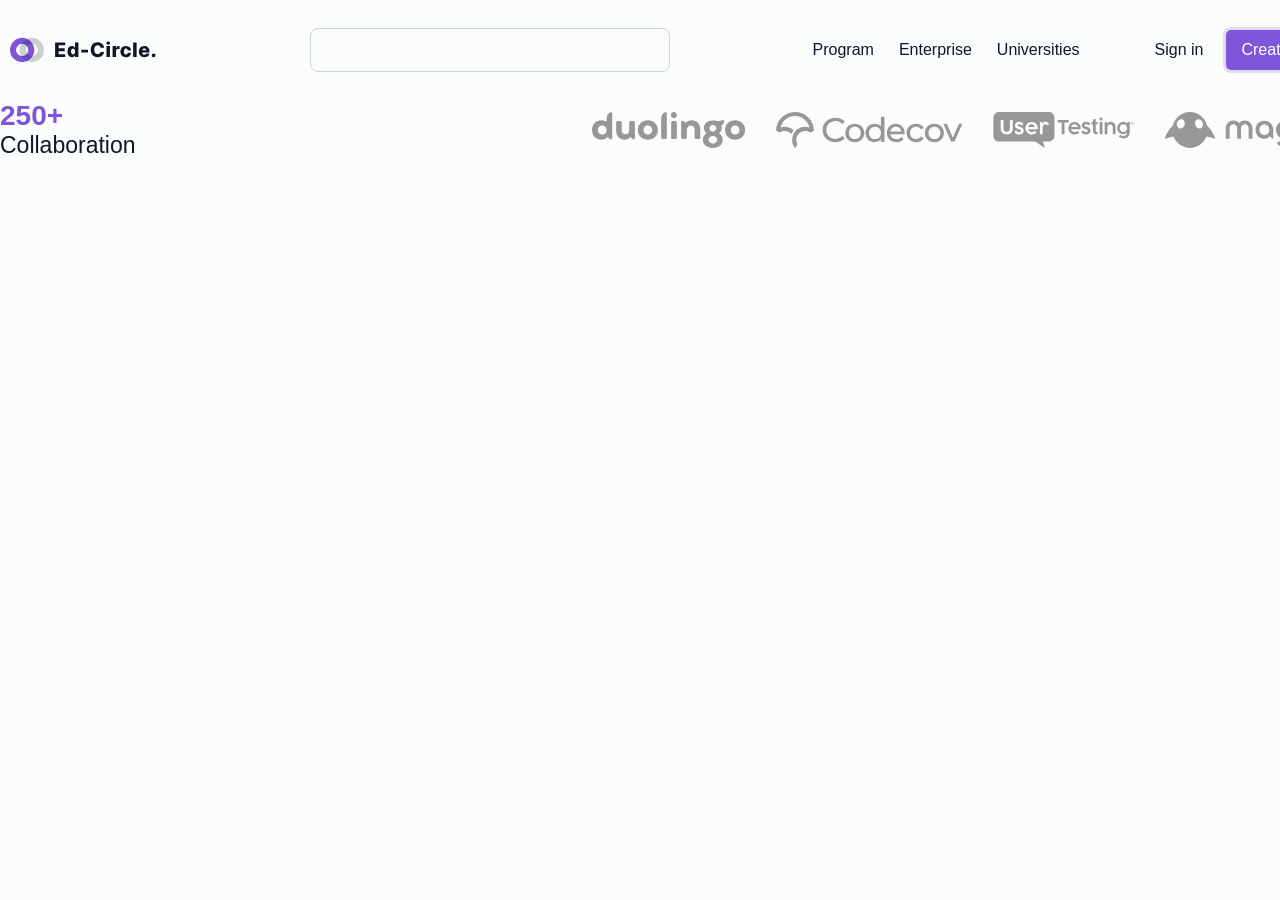
==== index.html @ 4c7f145f "fix" ====
<!DOCTYPE html>
<html lang="en">
  <head>
    <meta charset="UTF-8" />
    <meta http-equiv="X-UA-Compatible" content="IE=edge" />
    <meta name="viewport" content="width=device-width, initial-scale=1.0" />
    <title>Document</title>
    <link rel="stylesheet" href="./styles/main.css" />
    <link rel="stylesheet" href="./styles/header.css" />
  </head>
  <body>
    <div class="container">
      <header>
        <img src="./assets/logo.svg" alt="logo" />
        <div class="search"></div>
        <nav>
          <span class="general-links">
            <a href="#">Program</a>
            <a href="#">Enterprise</a>
            <a href="#">Universities</a>
          </span>
          <a href="#" class="sign-in-link">Sign in</a>
          <span class="highlighted">
            <a href="#">Create free account</a>
          </span>
        </nav>
      </header>

      <div class="collaborators">
        <div class="info">
          <b>250+</b>
          <span class="text">Collaboration</span>
        </div>
        <div class="company-icons">
          <img src="/assets/duolingo.svg" alt="duolingo" />
          <img src="/assets/codecov.svg" alt="codecov" />
          <img src="/assets/user-testing.svg" alt="user-testing" />
          <img src="/assets/magic-leap.svg" alt="magic-leap" />
        </div>
      </div>
    </div>
  </body>
</html>
---- styles/main.css ----
* {
  box-sizing: border-box;
}

body {
  padding: 0;
  margin: 0;
  font-family: Arial, Helvetica, sans-serif;
  background-color: rgba(36, 187, 140, 0.02);
}

a {
  text-decoration: none;
}

.container {
  margin: 0 auto;
  width: 1400px;
  display: flex;
  flex-direction: column;
}
---- styles/header.css ----
.search {
  border: 1px solid #d0d5dd;
  border-radius: 8px;
  width: 360px;
  height: 44px;
  margin: 0 40px;
}

header a {
  color: #101828;
  font-size: 16px;
  line-height: 24px;
}

header .highlighted {
  display: flex;
  width: fit-content;
  border: 3px solid rgba(127, 86, 217, 0.2);
  border-radius: 8px;
  overflow: hidden;
}

header .highlighted a {
  background-color: #7f56d9;
  color: #fff;
  padding: 8px 15px;
}

header .general-links {
  margin-right: 75px;
}

header .general-links a {
  margin-right: 25px;
}

header .general-links a:last-child {
  margin-right: 0;
}

header a.sign-in-link {
  margin-right: 20px;
}

header,
header .general-links,
header nav,
.collaborators,
.collaborators .company-icons {
  display: flex;
  flex-direction: row;
  align-items: center;
}

header {
  justify-content: space-between;
  height: 100px;
}

.info {
  display: flex;
  flex-direction: column;
}

.info b {
  color:#7F56D9;
  font-size: 28px;
}

.info span {
  color:#101828;
  font-size: 23px;
}

.collaborators {
  display: flex;
  justify-content: space-between;
}

.collaborators .company-icons img {
  margin-left: 30px;
}
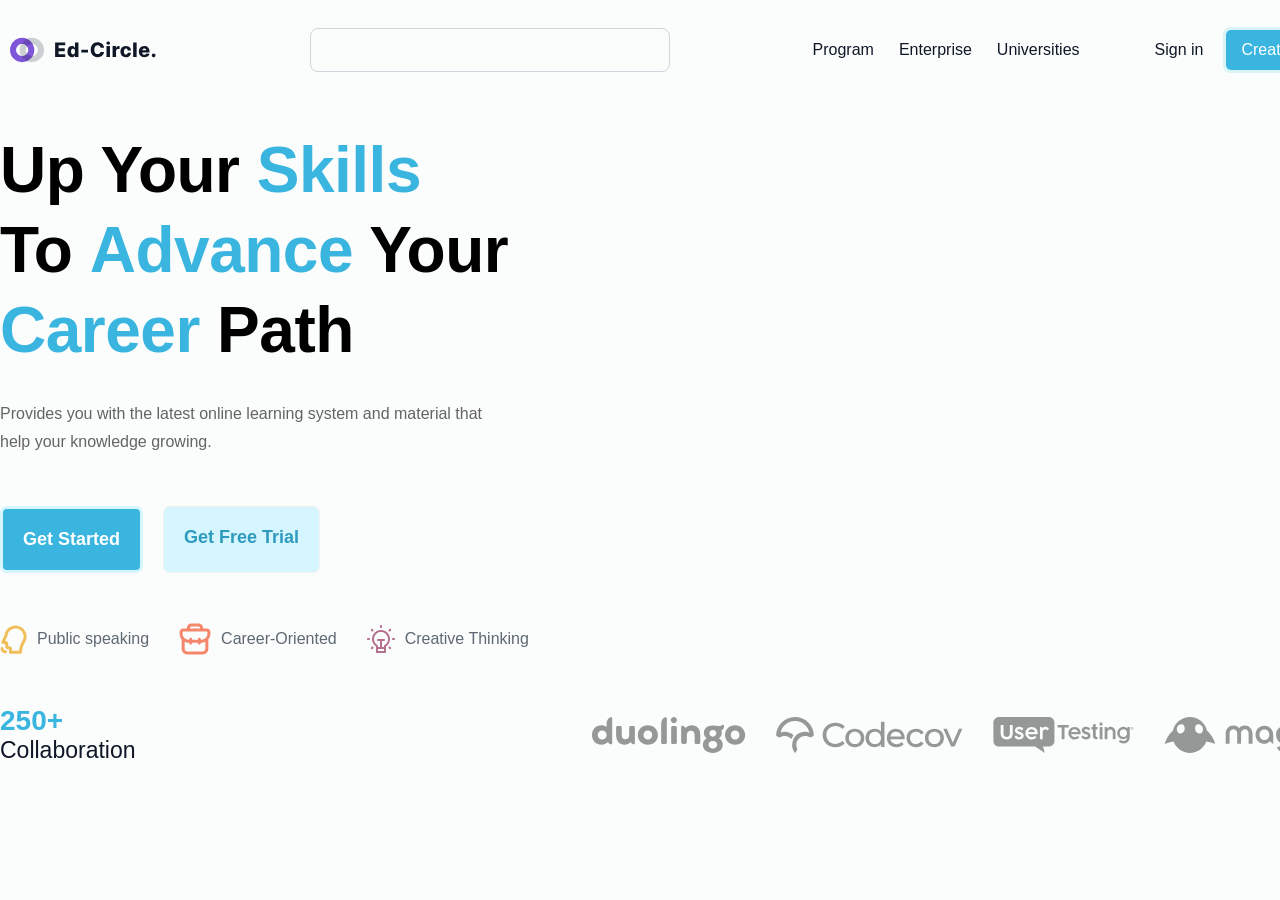
==== commit 221d0cf8: "7" ====
--- a/index.html
+++ b/index.html
@@ -7,6 +7,7 @@
     <title>Document</title>
     <link rel="stylesheet" href="./styles/main.css" />
     <link rel="stylesheet" href="./styles/header.css" />
+    <link rel="stylesheet" href="./styles/body.css">
   </head>
   <body>
     <div class="container">
@@ -26,6 +27,32 @@
         </nav>
       </header>
 
+      <div class="title">
+        Up Your <b>Skills</b> To <b>Advance</b> Your <b>Career</b> Path
+      </div>
+      <div class="description">
+        Provides you with the latest online learning system and material that help your knowledge growing.
+      </div>
+      <div class="buttons">
+        <span class="Get-Started">Get Started</span>
+        <span class="Free-Trial">Get Free Trial</span>
+      </div>
+
+      <div class="icons">
+        <div>
+          <img src="/assets/icon-head.svg">
+          <span>Public speaking</span>
+        </div>
+        <div>
+          <img src="/assets/icon-bag.svg">
+          <span>Career-Oriented</span>
+        </div>
+        <div>
+          <img src="/assets/icon-light.svg">
+          <span>Creative Thinking</span>
+        </div>
+      </div>
+
       <div class="collaborators">
         <div class="info">
           <b>250+</b>
--- a/styles/header.css
+++ b/styles/header.css
@@ -15,13 +15,13 @@
 header .highlighted {
   display: flex;
   width: fit-content;
-  border: 3px solid rgba(127, 86, 217, 0.2);
+  border: 3px solid rgba(86, 206, 217, 0.2);
   border-radius: 8px;
   overflow: hidden;
 }
 
 header .highlighted a {
-  background-color: #7f56d9;
+  background-color: #39B5E0;
   color: #fff;
   padding: 8px 15px;
 }
@@ -55,28 +55,4 @@
 header {
   justify-content: space-between;
   height: 100px;
-}
-
-.info {
-  display: flex;
-  flex-direction: column;
-}
-
-.info b {
-  color:#7F56D9;
-  font-size: 28px;
-}
-
-.info span {
-  color:#101828;
-  font-size: 23px;
-}
-
-.collaborators {
-  display: flex;
-  justify-content: space-between;
-}
-
-.collaborators .company-icons img {
-  margin-left: 30px;
 }
--- a/styles/body.css
+++ b/styles/body.css
@@ -0,0 +1,91 @@
+
+.title {
+    margin-top: 30px;
+    width: 510px;
+    font-size: 64px;
+    font-weight: 600;
+    letter-spacing: -0.5px;
+    line-height: 80px;
+}
+
+.title b {
+    color: #39B5E0;
+}
+
+.description {
+    width: 490px;
+    color: #646464;
+    font-size: 16px;
+    line-height: 28px;
+    margin-top: 30px;
+}
+
+.buttons {
+    display: flex;
+    flex-direction: row;
+    margin: 50px 0px;
+}
+
+.Get-Started, 
+.Free-Trial {
+    padding: 20px;
+    border-radius: 7px;
+    font-size: 18px;
+    font-weight: 550;
+}
+
+.Get-Started {
+    background-color: #39B5E0;
+    color: #ffffff;
+    border: 3px solid #d5f5ff;
+}
+
+.Free-Trial {
+    margin-left: 20px;
+    background-color: #d5f5ff;
+    color: #2e9abe;
+    border: 1px solid #f1f1f1;
+}
+
+.icons {
+  display: flex;
+  flex-direction: row;
+  align-items: center;
+}
+
+.icons div {
+  display: flex;
+  align-items: center;
+  margin-right: 30px;
+  color: #1d2939b3;
+  font-size: 16px;
+}
+
+.icons div img {
+  margin-right: 10px;
+}
+
+.info {
+  display: flex;
+  flex-direction: column;
+}
+
+.info b {
+  color:#39B5E0;
+  font-size: 28px;
+}
+
+.info span {
+  color:#101828;
+  font-size: 23px;
+}
+
+.collaborators {
+  display: flex;
+  justify-content: space-between;
+  margin-top: 50px;
+}
+
+.collaborators .company-icons img {
+  margin-left: 30px;
+}
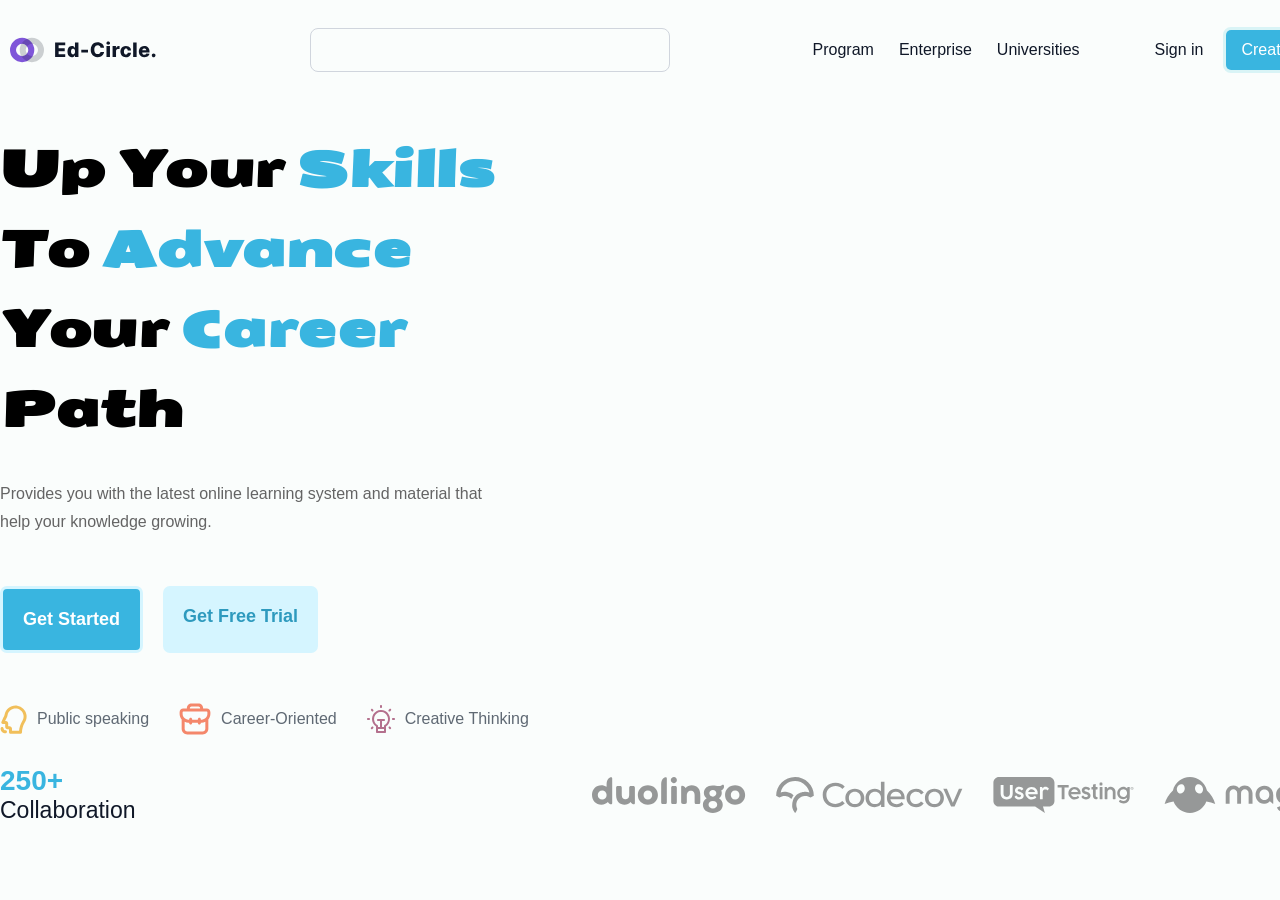
==== commit 6fd4cdce: "task-7" ====
--- a/index.html
+++ b/index.html
@@ -40,15 +40,15 @@
 
       <div class="icons">
         <div>
-          <img src="/assets/icon-head.svg">
+          <img src="/assets/icon-head.svg" alt="head">
           <span>Public speaking</span>
         </div>
         <div>
-          <img src="/assets/icon-bag.svg">
+          <img src="/assets/icon-bag.svg" alt="bag">
           <span>Career-Oriented</span>
         </div>
         <div>
-          <img src="/assets/icon-light.svg">
+          <img src="/assets/icon-light.svg" alt="light">
           <span>Creative Thinking</span>
         </div>
       </div>
--- a/styles/body.css
+++ b/styles/body.css
@@ -1,8 +1,10 @@
+@import url(https://fonts.googleapis.com/css2?family=Seymour+One&display=swap);
 
 .title {
     margin-top: 30px;
-    width: 510px;
-    font-size: 64px;
+    width: 590px;
+    font-family: "Seymour One", sans-serif;
+    font-size: 50px;
     font-weight: 600;
     letter-spacing: -0.5px;
     line-height: 80px;
@@ -44,7 +46,6 @@
     margin-left: 20px;
     background-color: #d5f5ff;
     color: #2e9abe;
-    border: 1px solid #f1f1f1;
 }
 
 .icons {
@@ -83,7 +84,7 @@
 .collaborators {
   display: flex;
   justify-content: space-between;
-  margin-top: 50px;
+  margin-top: 30px;
 }
 
 .collaborators .company-icons img {
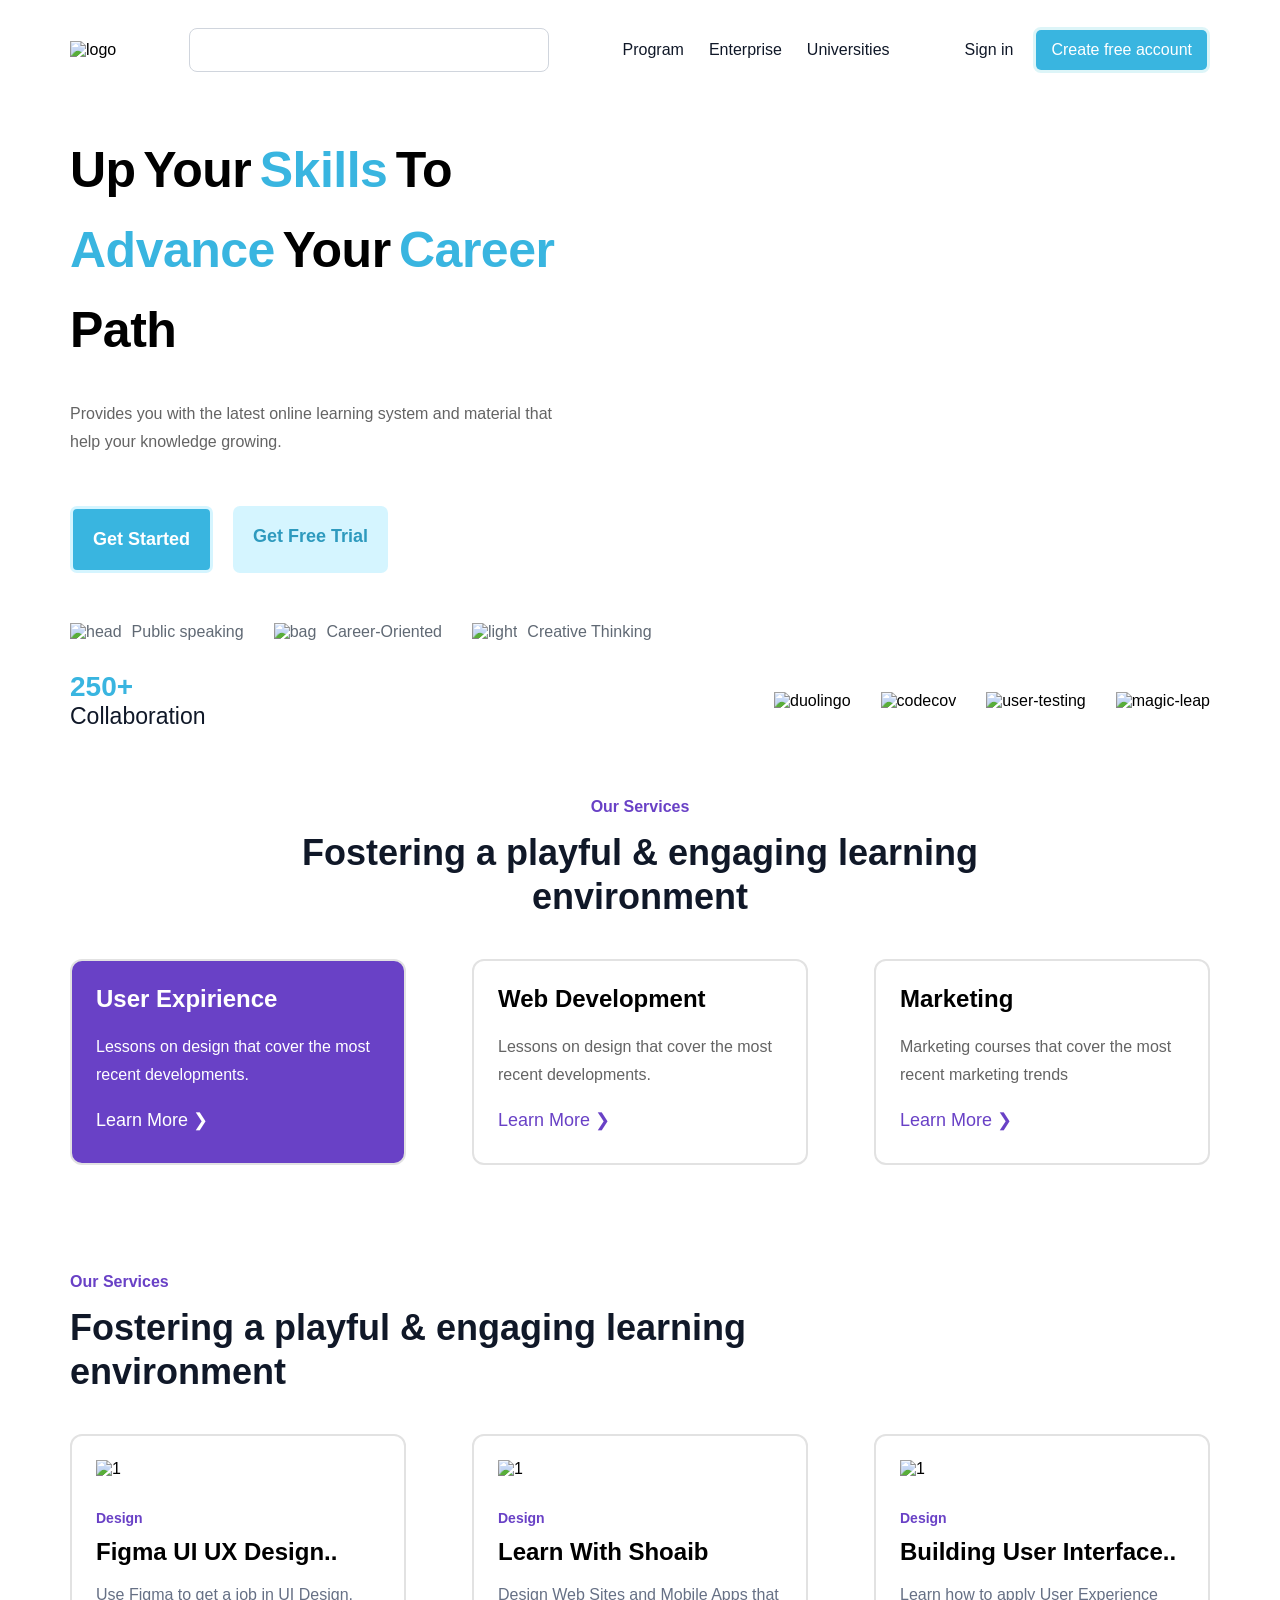
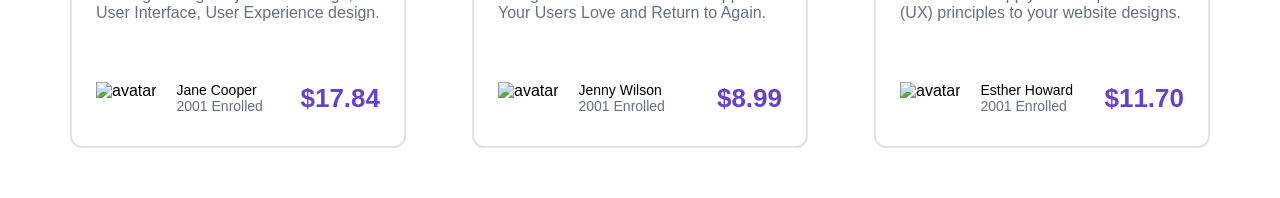
==== commit e455e59c: "commit-2" ====
--- a/index.html
+++ b/index.html
@@ -7,26 +7,28 @@
     <title>Document</title>
     <link rel="stylesheet" href="./styles/main.css" />
     <link rel="stylesheet" href="./styles/header.css" />
-    <link rel="stylesheet" href="./styles/body.css">
+    <link rel="stylesheet" href="./styles/section.css">
   </head>
   <body>
-    <div class="container">
-      <header>
-        <img src="./assets/logo.svg" alt="logo" />
-        <div class="search"></div>
-        <nav>
-          <span class="general-links">
-            <a href="#">Program</a>
-            <a href="#">Enterprise</a>
-            <a href="#">Universities</a>
-          </span>
-          <a href="#" class="sign-in-link">Sign in</a>
-          <span class="highlighted">
-            <a href="#">Create free account</a>
-          </span>
-        </nav>
-      </header>
 
+    <header>
+      <img src="/assets/header/logo.svg" alt="logo" />
+      <div class="search"></div>
+      <nav>
+        <span class="general-links">
+          <a href="#">Program</a>
+          <a href="#">Enterprise</a>
+          <a href="#">Universities</a>
+        </span>
+        <a href="#" class="sign-in-link">Sign in</a>
+        <span class="highlighted">
+          <a href="#">Create free account</a>
+        </span>
+      </nav>
+    </header>
+    
+    
+    <div class="header-2">
       <div class="title">
         Up Your <b>Skills</b> To <b>Advance</b> Your <b>Career</b> Path
       </div>
@@ -34,24 +36,26 @@
         Provides you with the latest online learning system and material that help your knowledge growing.
       </div>
       <div class="buttons">
-        <span class="Get-Started">Get Started</span>
-        <span class="Free-Trial">Get Free Trial</span>
+        <a href="#" class="Get-Started">Get Started</a>
+        <a href="#" class="Free-Trial">Get Free Trial</a>
       </div>
+
 
       <div class="icons">
         <div>
-          <img src="/assets/icon-head.svg" alt="head">
+          <img src="/assets/header/icon-head.svg" alt="head">
           <span>Public speaking</span>
         </div>
         <div>
-          <img src="/assets/icon-bag.svg" alt="bag">
+          <img src="/assets/header/icon-bag.svg" alt="bag">
           <span>Career-Oriented</span>
         </div>
         <div>
-          <img src="/assets/icon-light.svg" alt="light">
+          <img src="/assets/header/icon-light.svg" alt="light">
           <span>Creative Thinking</span>
         </div>
       </div>
+
 
       <div class="collaborators">
         <div class="info">
@@ -59,12 +63,105 @@
           <span class="text">Collaboration</span>
         </div>
         <div class="company-icons">
-          <img src="/assets/duolingo.svg" alt="duolingo" />
-          <img src="/assets/codecov.svg" alt="codecov" />
-          <img src="/assets/user-testing.svg" alt="user-testing" />
-          <img src="/assets/magic-leap.svg" alt="magic-leap" />
+          <img src="/assets/header/duolingo.svg" alt="duolingo" />
+          <img src="/assets/header/codecov.svg" alt="codecov" />
+          <img src="/assets/header/user-testing.svg" alt="user-testing" />
+          <img src="/assets/header/magic-leap.svg" alt="magic-leap" />
         </div>
       </div>
     </div>
+
+
+    <div>
+      <section>
+        <div class="section-info">
+          <div class="category">Our Services</div>
+          <h3 class="section-title">Fostering a playful & engaging learning environment</h3>
+        </div>
+        <div class="container">
+          <div class="service">
+            <span class="span-title">User Expirience</span>
+            <span class="more more-1">Lessons on design that cover the most recent developments.</span>
+            <a class="lm lm-1">Learn More ❯</a>
+          </div>
+          <div class="service">
+            <span class="span-title">Web Development</span>
+            <span class="more">Lessons on design that cover the most recent developments.</span>
+            <a class="lm">Learn More ❯</a>
+          </div>
+          <div class="service">
+            <span class="span-title">Marketing</span>
+            <span class="more">Marketing courses that cover the most recent marketing trends</span>
+            <a class="lm">Learn More ❯</a>
+          </div>
+        </div>
+      </section>
+
+
+      <section class="cards-title">
+            <div class="section-info">
+              <div class="category">Our Services</div>
+              <h3 class="section-title">Fostering a playful & engaging learning environment</h3>
+            </div>
+            <div class="container">
+              <div class="card">
+                <img src="assets/section/image-1.svg" alt="1">
+                <div class="main">
+                  <span class="design">Design</span>
+                  <span class="span-title">Figma UI UX Design..</span>
+                  <span class="card-description">Use Figma to get a job in UI Design, User Interface, User Experience design.</span>
+                </div>
+                <div class="second">
+                  <div class="info">
+                    <img src="assets/section/Avatar-1.svg" alt="avatar">
+                    <div class="spans">
+                      <span class="name">Jane Cooper</span>
+                      <span class="year-enrolled">2001 Enrolled</span>
+                    </div>
+                  </div>
+                  <span class="price">$17.84</span>
+                </div>
+              </div>
+              
+              <div class="card">
+                <img src="assets/section/image-2.svg" alt="1">
+                <div class="main">
+                  <span class="design">Design</span>
+                  <span class="span-title">Learn With Shoaib</span>
+                  <span class="card-description">Design Web Sites and Mobile Apps that Your Users Love and Return to Again.</span>
+                </div>
+                <div class="second">
+                  <div class="info">
+                    <img src="assets/section/Avatar-2.svg" alt="avatar">
+                    <div class="spans">
+                      <span class="name">Jenny Wilson</span>
+                      <span class="year-enrolled">2001 Enrolled</span>
+                    </div>
+                  </div>
+                  <span class="price">$8.99</span>
+                </div>
+              </div>
+
+              <div class="card">
+                <img src="assets/section/image-3.svg" alt="1">
+                <div class="main">
+                  <span class="design">Design</span>
+                  <span class="span-title">Building User Interface..</span>
+                  <span class="card-description">Learn how to apply User Experience (UX) principles to your website designs.</span>
+                </div>
+                <div class="second">
+                  <div class="info">
+                    <img src="assets/section/Avatar-3.svg" alt="avatar">
+                    <div class="spans">
+                      <span class="name">Esther Howard</span>
+                      <span class="year-enrolled">2001 Enrolled</span>
+                    </div>
+                  </div>
+                  <span class="price">$11.70</span>
+                </div>
+              </div>
+            </div>
+      </section>
+    </div>
   </body>
 </html>
--- a/styles/main.css
+++ b/styles/main.css
@@ -4,19 +4,19 @@
 }
 
 body {
-  padding: 0;
-  margin: 0;
+  padding: 0 50px 50px 50px;
+  margin: 0 20px;
   font-family: Arial, Helvetica, sans-serif;
-  background-color: rgba(36, 187, 140, 0.02);
 }
 
 a {
   text-decoration: none;
 }
 
-.container {
-  margin: 0 auto;
-  width: 1400px;
-  display: flex;
+.box {
   flex-direction: column;
 }
+
+h1, h2, h3 {
+  margin: 0;
+}
--- a/styles/header.css
+++ b/styles/header.css
@@ -1,3 +1,5 @@
+/* @import url(https://fonts.googleapis.com/css2?family=Seymour+One&display=swap); */
+
 .search {
   border: 1px solid #d0d5dd;
   border-radius: 8px;
@@ -55,4 +57,96 @@
 header {
   justify-content: space-between;
   height: 100px;
+}
+
+.header-2 .title {
+  margin-top: 30px;
+  width: 590px;
+  /* font-family: "Seymour One", sans-serif; */
+  font-size: 50px;
+  font-weight: 800;
+  letter-spacing: -0.5px;
+  word-spacing: -5px;
+  line-height: 80px;
+}
+
+.header-2 .title b {
+  color: #39B5E0;
+}
+
+.header-2 .description {
+  width: 490px;
+  color: #646464;
+  font-size: 16px;
+  line-height: 28px;
+  margin-top: 30px;
+}
+
+.header-2 .buttons {
+  display: flex;
+  flex-direction: row;
+  margin: 50px 0px;
+}
+
+.header-2 .Get-Started, 
+.header-2 .Free-Trial {
+  padding: 20px;
+  border-radius: 7px;
+  font-size: 18px;
+  font-weight: 550;
+}
+
+.header-2 .Get-Started {
+  background-color: #39B5E0;
+  color: #ffffff;
+  border: 3px solid #d5f5ff;
+}
+
+.header-2 .Free-Trial {
+  margin-left: 20px;
+  background-color: #d5f5ff;
+  color: #2e9abe;
+}
+
+.header-2 .icons {
+display: flex;
+flex-direction: row;
+align-items: center;
+}
+
+.header-2 .icons div {
+display: flex;
+align-items: center;
+margin-right: 30px;
+color: #1d2939b3;
+font-size: 16px;
+}
+
+.header-2 .icons div img {
+margin-right: 10px;
+}
+
+.header-2 .info {
+display: flex;
+flex-direction: column;
+}
+
+.header-2 .info b {
+color:#39B5E0;
+font-size: 28px;
+}
+
+.header-2 .info span {
+color:#101828;
+font-size: 23px;
+}
+
+.header-2 .collaborators {
+display: flex;
+justify-content: space-between;
+margin-top: 30px;
+}
+
+.header-2 .collaborators .company-icons img {
+margin-left: 30px;
 }
--- a/styles/section.css
+++ b/styles/section.css
@@ -0,0 +1,143 @@
+section {
+    padding: 65px 0 0 0;
+}
+
+section .section-info {
+    text-align: center;
+    max-width: 768px;
+    margin: 0  auto 40px auto;
+}
+
+section .section-info .category {
+    color: #6941c6;
+    font-weight: 600;
+    font-size: 16px;
+    line-height: 24px;
+    margin: 0 0 12px 0;
+}
+
+section .section-title {
+    color: #101828;
+    font-size: 36px;
+    font-weight: 600;
+    line-height: 44px;
+}
+
+.container {
+    display: flex;
+    flex-direction: row;
+    justify-content: space-between;
+}
+
+.span-title {
+    font-size: 24px;
+    font-weight: 600;
+}
+
+.service {
+    display: flex;
+    flex-direction: column;
+    width: 336px;
+    padding: 24px 24px 32px 24px;
+    border-radius: 12px;
+    border: 2px solid #e2e2e2;
+}
+
+.service:not(:last-child) {
+    margin: 0 50px 0 0;
+}
+
+.service:first-child {
+    background-color: #6941c6;
+    color: #fff;
+}
+
+.service .more {
+    color: #646464;
+    font-size: 16px;
+    padding: 20px 0;
+    font-weight: 400;
+    line-height: 28px;
+}
+
+.service .more-1 {
+    color: #fff;
+}
+
+.lm {
+    font-size: 18px;
+    font-weight: 500;
+    color: #6941c6;
+}
+
+.lm-1{
+    color: #fff;
+}
+
+.cards-title .section-info {
+    display: flex;
+    flex-direction: column;
+    text-align: left;
+    justify-content: left;
+    margin: 40px 0;
+}
+
+.card {
+    display: flex;
+    flex-direction: column;
+    width: 336px;
+    padding: 24px 24px 32px 24px;
+    border-radius: 12px;
+    border: 2px solid #e2e2e2;
+}
+
+.main {
+    display: flex;
+    flex-direction: column;
+}
+
+.card .design {
+    color: #6941c6;
+    font-size: 14px;
+    font-weight: 600;
+    padding: 32px 0 12px 0;
+}
+
+.card .card-description {
+    color: #667085;
+    font-size: 16px;
+    font-weight: 400;
+    padding: 20px 0;
+}
+
+.card .second {
+    display: flex;
+    flex-direction: row;
+    justify-content: space-between;
+    margin-top: 40px;
+}
+
+.card .second .info {
+    display: flex;
+    flex-direction: row;
+}
+
+.card .second .spans {
+    display: flex;
+    flex-direction: column;
+    padding-left: 20px;
+    margin: auto 0;
+    font-size: 14px;
+    font-weight: 400;
+}
+
+.price {
+    margin-top: auto;
+    font-size: 26px;
+    font-weight: 700;
+    color: #6941c6;
+}
+
+.year-enrolled {
+    color: #667085;
+}
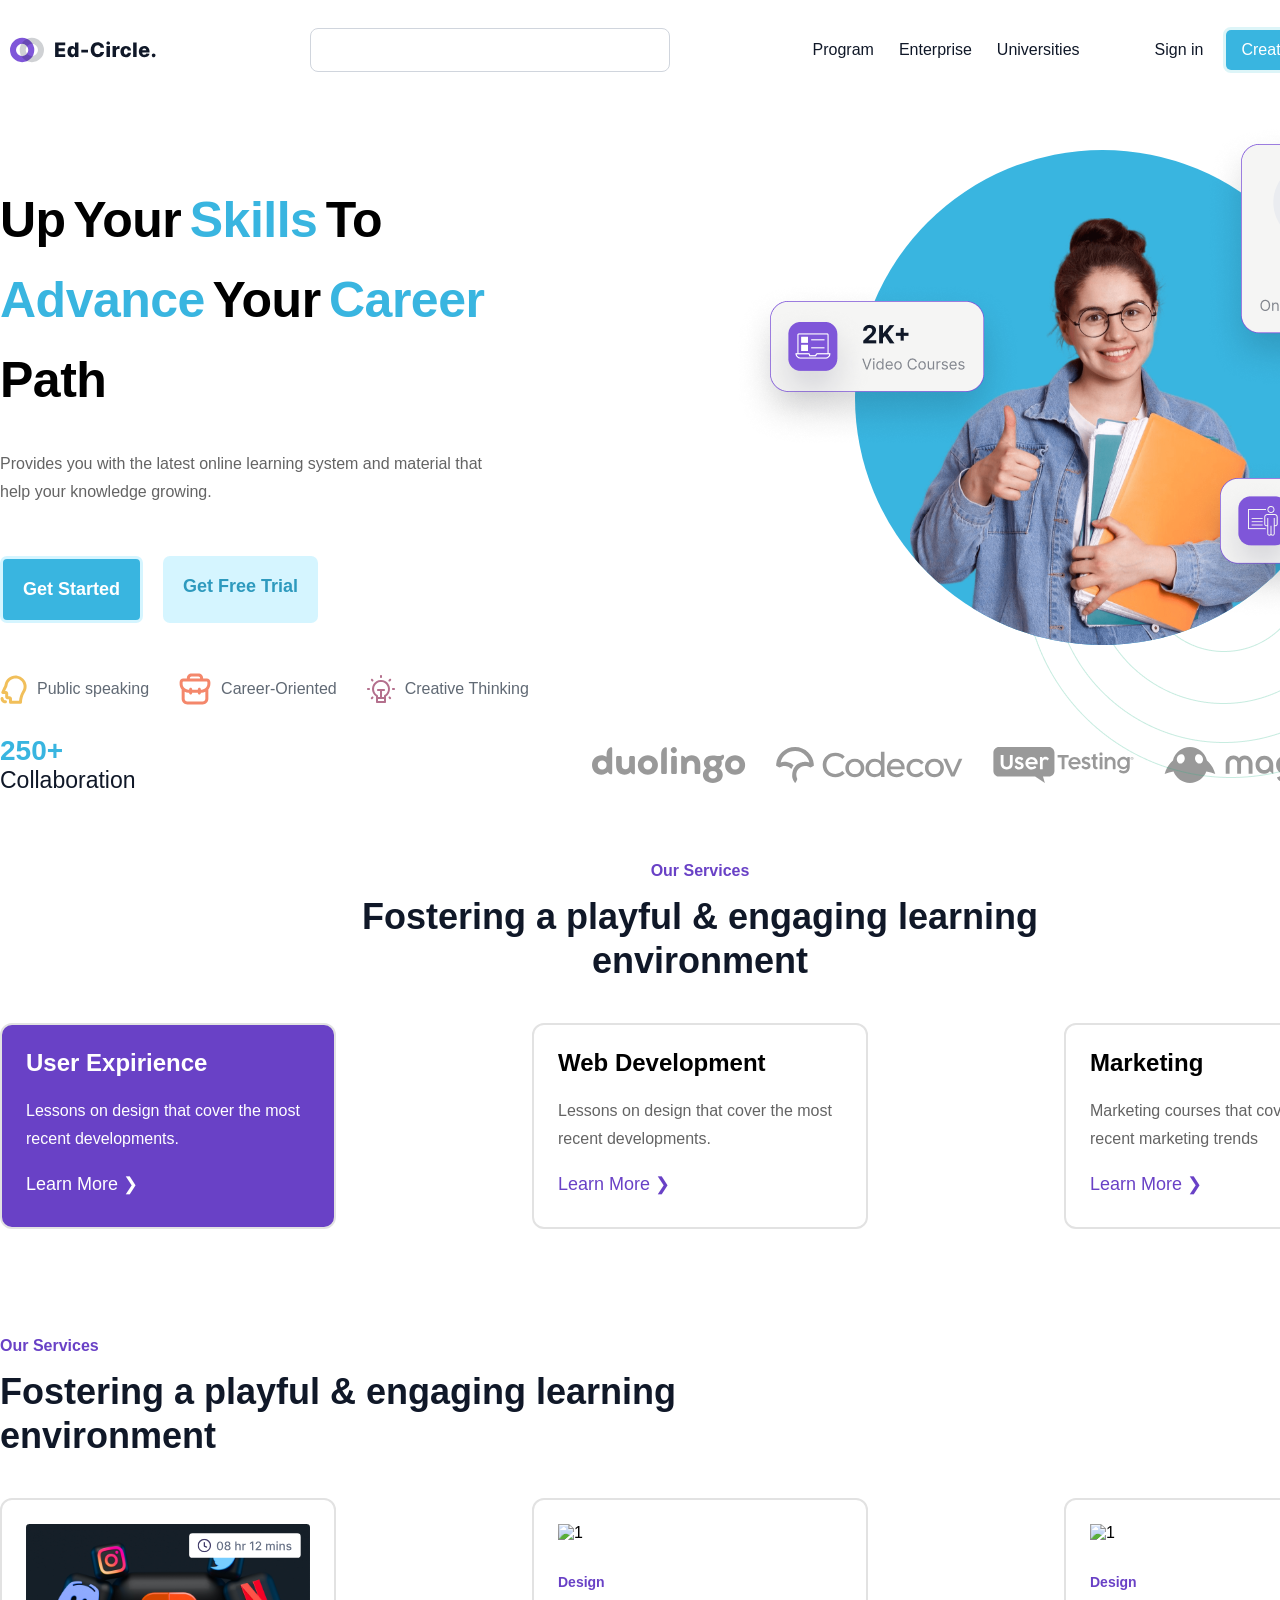
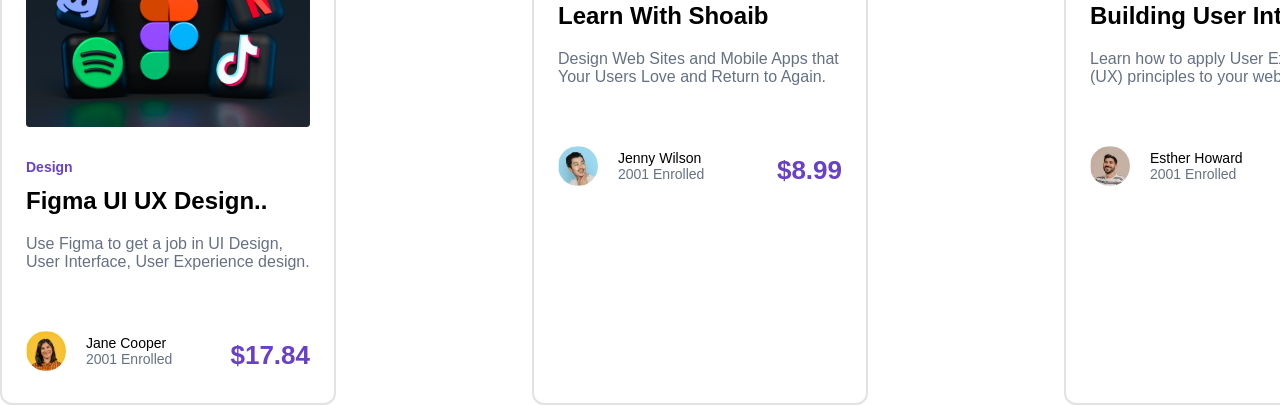
==== commit 10f8414c: "commit-11" ====
--- a/index.html
+++ b/index.html
@@ -27,19 +27,31 @@
       </nav>
     </header>
     
-    
-    <div class="header-2">
-      <div class="title">
-        Up Your <b>Skills</b> To <b>Advance</b> Your <b>Career</b> Path
+    <div class="main-info">
+      <div class="main-section">
+        <div>
+          <div class="title">
+            Up Your <b>Skills</b> To <b>Advance</b> Your <b>Career</b> Path
+          </div>
+          <div class="description">
+            Provides you with the latest online learning system and material that help your knowledge growing.
+          </div>
+          <div class="buttons">
+            <a href="#" class="Get-Started">Get Started</a>
+            <a href="#" class="Free-Trial">Get Free Trial</a>
+            </div>
+        </div>
+        
+        <div class="images">
+          <div class="woman">
+            <img src="/assets/header/woman.svg" alt="woman">
+          </div>
+          <img class="i01" src="/assets/header/01.png" alt="01">
+          <img class="i02" src="/assets/header/02.png" alt="02">
+          <img class="i03" src="/assets/header/03.png" alt="03">
+          <img class="circles" src="/assets/header/circles.png" alt="circles">
+        </div>
       </div>
-      <div class="description">
-        Provides you with the latest online learning system and material that help your knowledge growing.
-      </div>
-      <div class="buttons">
-        <a href="#" class="Get-Started">Get Started</a>
-        <a href="#" class="Free-Trial">Get Free Trial</a>
-      </div>
-
 
       <div class="icons">
         <div>
@@ -56,7 +68,6 @@
         </div>
       </div>
 
-
       <div class="collaborators">
         <div class="info">
           <b>250+</b>
@@ -71,8 +82,6 @@
       </div>
     </div>
 
-
-    <div>
       <section>
         <div class="section-info">
           <div class="category">Our Services</div>
@@ -96,7 +105,6 @@
           </div>
         </div>
       </section>
-
 
       <section class="cards-title">
             <div class="section-info">
@@ -122,7 +130,6 @@
                   <span class="price">$17.84</span>
                 </div>
               </div>
-              
               <div class="card">
                 <img src="assets/section/image-2.svg" alt="1">
                 <div class="main">
@@ -141,7 +148,6 @@
                   <span class="price">$8.99</span>
                 </div>
               </div>
-
               <div class="card">
                 <img src="assets/section/image-3.svg" alt="1">
                 <div class="main">
@@ -162,6 +168,5 @@
               </div>
             </div>
       </section>
-    </div>
   </body>
 </html>
--- a/styles/main.css
+++ b/styles/main.css
@@ -4,8 +4,9 @@
 }
 
 body {
-  padding: 0 50px 50px 50px;
-  margin: 0 20px;
+  position: relative;
+  margin: 0 auto;
+  width: 1400px;  
   font-family: Arial, Helvetica, sans-serif;
 }
 
--- a/styles/header.css
+++ b/styles/header.css
@@ -8,6 +8,20 @@
   margin: 0 40px;
 }
 
+.main-info {
+  margin-top: 100px;
+}
+
+header {
+  z-index: 3;
+  position: fixed;
+  top: 0px;
+  background-color: #fff;
+  justify-content: space-between;
+  height: 100px;
+  width: 1400px;
+}
+
 header a {
   color: #101828;
   font-size: 16px;
@@ -54,12 +68,14 @@
   align-items: center;
 }
 
-header {
+.main-info .main-section {
+  display: flex;
+  flex-direction: row;
   justify-content: space-between;
-  height: 100px;
-}
-
-.header-2 .title {
+  margin-top: 150px;
+}
+
+.main-info .title {
   margin-top: 30px;
   width: 590px;
   /* font-family: "Seymour One", sans-serif; */
@@ -70,11 +86,11 @@
   line-height: 80px;
 }
 
-.header-2 .title b {
+.main-info .title b {
   color: #39B5E0;
 }
 
-.header-2 .description {
+.main-info .description {
   width: 490px;
   color: #646464;
   font-size: 16px;
@@ -82,39 +98,90 @@
   margin-top: 30px;
 }
 
-.header-2 .buttons {
+.main-info .buttons {
   display: flex;
   flex-direction: row;
   margin: 50px 0px;
 }
 
-.header-2 .Get-Started, 
-.header-2 .Free-Trial {
+.images {
+  position: relative;
+  margin-right: 50px;
+  width: 495px;
+}
+
+.images .woman {
+  z-index: 1;
+  position: absolute;
+  overflow: hidden;
+  display: flex;
+  border-radius: 50%;
+  width: 495px;
+  height: 495px;
+  background-color: #39B5E0;
+}
+
+.images .woman img {
+  position: absolute;
+  right: 15%;
+  bottom: 0;
+}
+
+.i01 {
+  position: absolute;
+  z-index: 1;
+  bottom: 10%;
+  right: -15%;
+}
+
+.i02 {
+  position: absolute;
+  z-index: 1;
+  top: -5%;
+  right: -15%;
+}
+
+.i03 {
+  position: absolute;
+  z-index: 1;
+  top: 25%;
+  left: -25%;
+}
+
+.circles {
+  position: absolute;
+  z-index: 0;
+  bottom: -20%;
+  right: -15%;
+}
+
+.main-info .Get-Started, 
+.main-info .Free-Trial {
   padding: 20px;
   border-radius: 7px;
   font-size: 18px;
   font-weight: 550;
 }
 
-.header-2 .Get-Started {
+.main-info .Get-Started {
   background-color: #39B5E0;
   color: #ffffff;
   border: 3px solid #d5f5ff;
 }
 
-.header-2 .Free-Trial {
+.main-info .Free-Trial {
   margin-left: 20px;
   background-color: #d5f5ff;
   color: #2e9abe;
 }
 
-.header-2 .icons {
+.main-info .icons {
 display: flex;
 flex-direction: row;
 align-items: center;
 }
 
-.header-2 .icons div {
+.main-info .icons div {
 display: flex;
 align-items: center;
 margin-right: 30px;
@@ -122,31 +189,31 @@
 font-size: 16px;
 }
 
-.header-2 .icons div img {
+.main-info .icons div img {
 margin-right: 10px;
 }
 
-.header-2 .info {
+.main-info .info {
 display: flex;
 flex-direction: column;
 }
 
-.header-2 .info b {
+.main-info .info b {
 color:#39B5E0;
 font-size: 28px;
 }
 
-.header-2 .info span {
+.main-info .info span {
 color:#101828;
 font-size: 23px;
 }
 
-.header-2 .collaborators {
+.main-info .collaborators {
 display: flex;
 justify-content: space-between;
 margin-top: 30px;
 }
 
-.header-2 .collaborators .company-icons img {
+.main-info .collaborators .company-icons img {
 margin-left: 30px;
 }
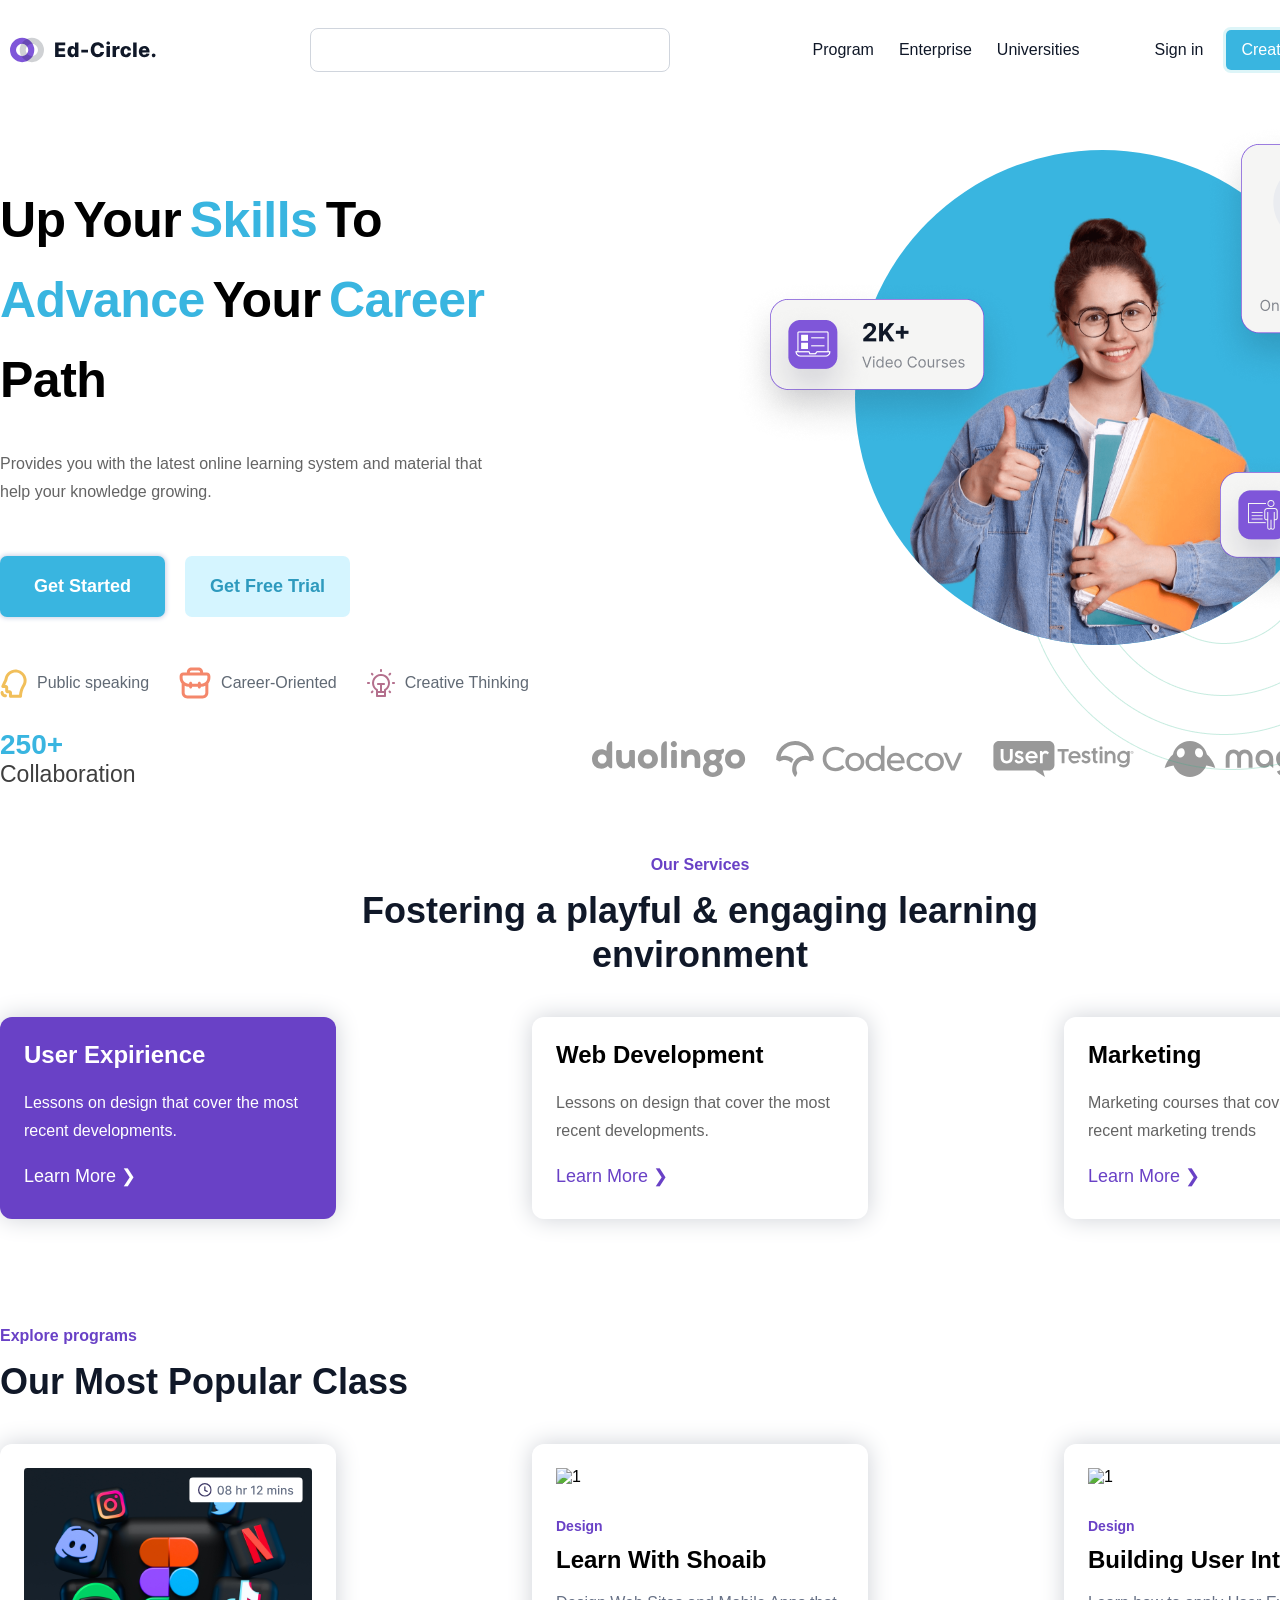
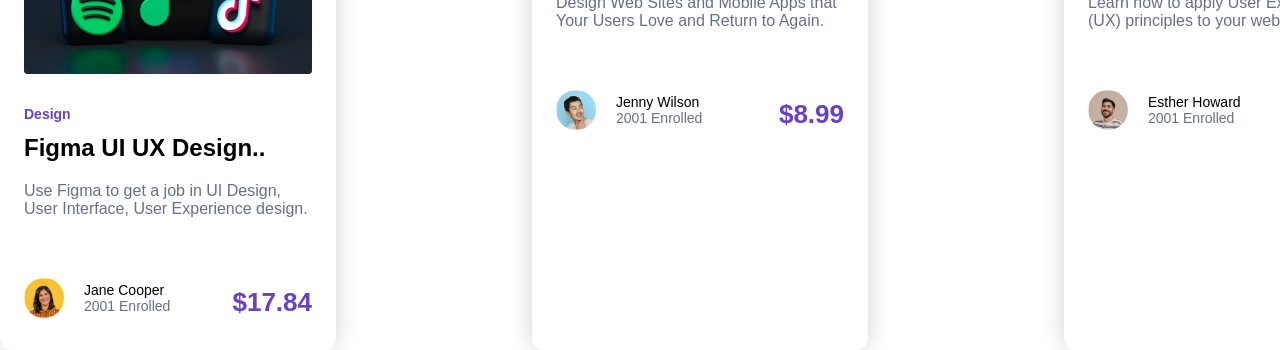
==== commit 965b943d: "added_adaptivity" ====
--- a/index.html
+++ b/index.html
@@ -108,8 +108,8 @@
 
       <section class="cards-title">
             <div class="section-info">
-              <div class="category">Our Services</div>
-              <h3 class="section-title">Fostering a playful & engaging learning environment</h3>
+              <div class="category">Explore programs</div>
+              <h3 class="section-title">Our Most Popular Class</h3>
             </div>
             <div class="container">
               <div class="card">
--- a/styles/main.css
+++ b/styles/main.css
@@ -21,3 +21,19 @@
 h1, h2, h3 {
   margin: 0;
 }
+
+@media screen and (max-width: 767px) {
+  body {
+    width: 389px;
+    position: relative;
+    padding: 0;
+  }
+}
+
+@media screen and (min-width: 768px) and (max-width: 1200px) {
+  body {
+    width: 768px;
+    position: relative;
+    padding: 0;
+  }
+}
--- a/styles/header.css
+++ b/styles/header.css
@@ -161,12 +161,14 @@
   border-radius: 7px;
   font-size: 18px;
   font-weight: 550;
+  width: 165px;
+  text-align: center;
 }
 
 .main-info .Get-Started {
   background-color: #39B5E0;
   color: #ffffff;
-  border: 3px solid #d5f5ff;
+	box-shadow: 0px 0px 5px 1px #c9d0e5;
 }
 
 .main-info .Free-Trial {
@@ -204,8 +206,8 @@
 }
 
 .main-info .info span {
-color:#101828;
 font-size: 23px;
+color: #3f3f3f;
 }
 
 .main-info .collaborators {
@@ -216,4 +218,156 @@
 
 .main-info .collaborators .company-icons img {
 margin-left: 30px;
+}
+
+@media screen and (max-width: 767px) {
+
+  header {
+    height: 50px;
+    position: relative;
+  }
+
+  header nav {
+    display: none;
+  }
+
+  .search {
+    display: none;
+  }
+
+  header,
+  .main-info .collaborators {
+    width: 390px;
+    flex-wrap: wrap;
+  }
+
+  .main-info {
+    margin-top: 20px;
+  }
+
+  .main-info .main-section{
+    margin: 0;
+  }
+
+  .main-info .main-section .title {
+    width: 390px;
+    text-align: center;
+    margin: 0 0 10px 0;
+    font-size: 40px;
+    line-height: normal;
+  }
+
+  .main-info .main-section .description {
+    width: 300px;
+    text-align: center;
+    justify-content: center;
+    margin: 0 0 0 45px;
+  } 
+
+  .main-info .buttons {
+    justify-content: center;
+  }
+
+  .main-info .buttons a {
+    width: 130px;
+    height: 75px;
+  }
+
+  .images {
+    display: none;
+  }
+
+  .main-info .icons {
+    justify-content: space-around;
+  }
+
+  .main-info .icons div {
+    margin: 0;
+    width: 100px;
+  }
+
+  .main-info .collaborators,
+  .main-info .collaborators .info {
+    justify-content: center;
+  }
+
+  .main-info .collaborators {
+    justify-content: center;
+  }
+
+  .main-info .info {
+    justify-content: center;
+    width: 300px;
+    margin: 0 0 15px 60px
+  }
+
+  .main-info .company-icons,
+  .description{
+    display: flex;
+    width: 300px;
+    flex-wrap: wrap;
+    justify-content: flex-start;
+  }
+
+  .company-icons img {
+    margin-left: 0;
+    margin-top: 25px;
+  }
+}
+
+@media screen and (min-width: 768px)and (max-width: 1200px) {
+
+  header {
+    height: 50px;
+    position: relative;
+  }
+
+  .search {
+    display: none;
+  }
+
+  header .general-links {
+    display: none;
+  }
+
+  header,
+  .main-info .collaborators {
+    width: 768px;
+    flex-wrap: wrap;
+  }
+
+  .main-info {
+    margin: 20px 0 0 30px ;
+  }
+
+  .main-info .main-section{
+    margin: 0;
+  }
+
+  .main-info .main-section .title {
+    width: 468px;
+    text-align: left;
+    margin: 0 0 10px 0;
+  }
+
+  .images {
+    display: none;
+  }
+
+  .main-info .info {
+    width: 700px;
+    margin: 0 0 15px 60px
+  }
+
+  .main-info .company-icons,
+  .description{
+    display: flex;
+    width: 700px;
+    flex-wrap: wrap;
+  }
+
+  .company-icons img {
+    margin-left: 0;
+    margin-top: 25px;
+  }
 }
--- a/styles/section.css
+++ b/styles/section.css
@@ -40,7 +40,7 @@
     width: 336px;
     padding: 24px 24px 32px 24px;
     border-radius: 12px;
-    border: 2px solid #e2e2e2;
+    box-shadow: 0px 0px 25px 0px #ced1d7;
 }
 
 .service:not(:last-child) {
@@ -88,7 +88,7 @@
     width: 336px;
     padding: 24px 24px 32px 24px;
     border-radius: 12px;
-    border: 2px solid #e2e2e2;
+    box-shadow: 0px 0px 25px 0px #ced1d7;
 }
 
 .main {
@@ -141,3 +141,65 @@
 .year-enrolled {
     color: #667085;
 }
+
+@media screen and (max-width: 767px) {
+    .container {
+    display: flex;
+    justify-content: center;
+    width: 100%;
+    flex-wrap: wrap;
+    }
+
+    .service:not(:last-child),
+    .card:not(:last-child) {
+        margin: 0 0 10px 0
+    }
+      
+    .cards-title .section-info {
+    display: flex;
+    flex-wrap: wrap;
+    width: 389px;
+    margin-left: 35px;
+   }
+
+    section .section-info .category {
+    width: 100%;
+    display: flex;
+    justify-content: center;
+   }
+
+   .cards-title .section-info .category {
+    justify-content: flex-start;
+   }
+}
+
+@media screen and (min-width: 768px) and (max-width: 1200px) {
+    .container {
+    display: flex;
+    justify-content: center;
+    width: 100%;
+    flex-wrap: wrap;
+    }
+
+    .service:not(:last-child),
+    .card:not(:last-child) {
+        margin: 0 0 10px 0
+    }
+      
+    .cards-title .section-info {
+    display: flex;
+    flex-wrap: wrap;
+    width: 389px;
+    margin-left: 35px;
+   }
+
+    section .section-info .category {
+    width: 100%;
+    display: flex;
+    justify-content: center;
+   }
+
+   .cards-title .section-info .category {
+    justify-content: flex-start;
+   }
+}
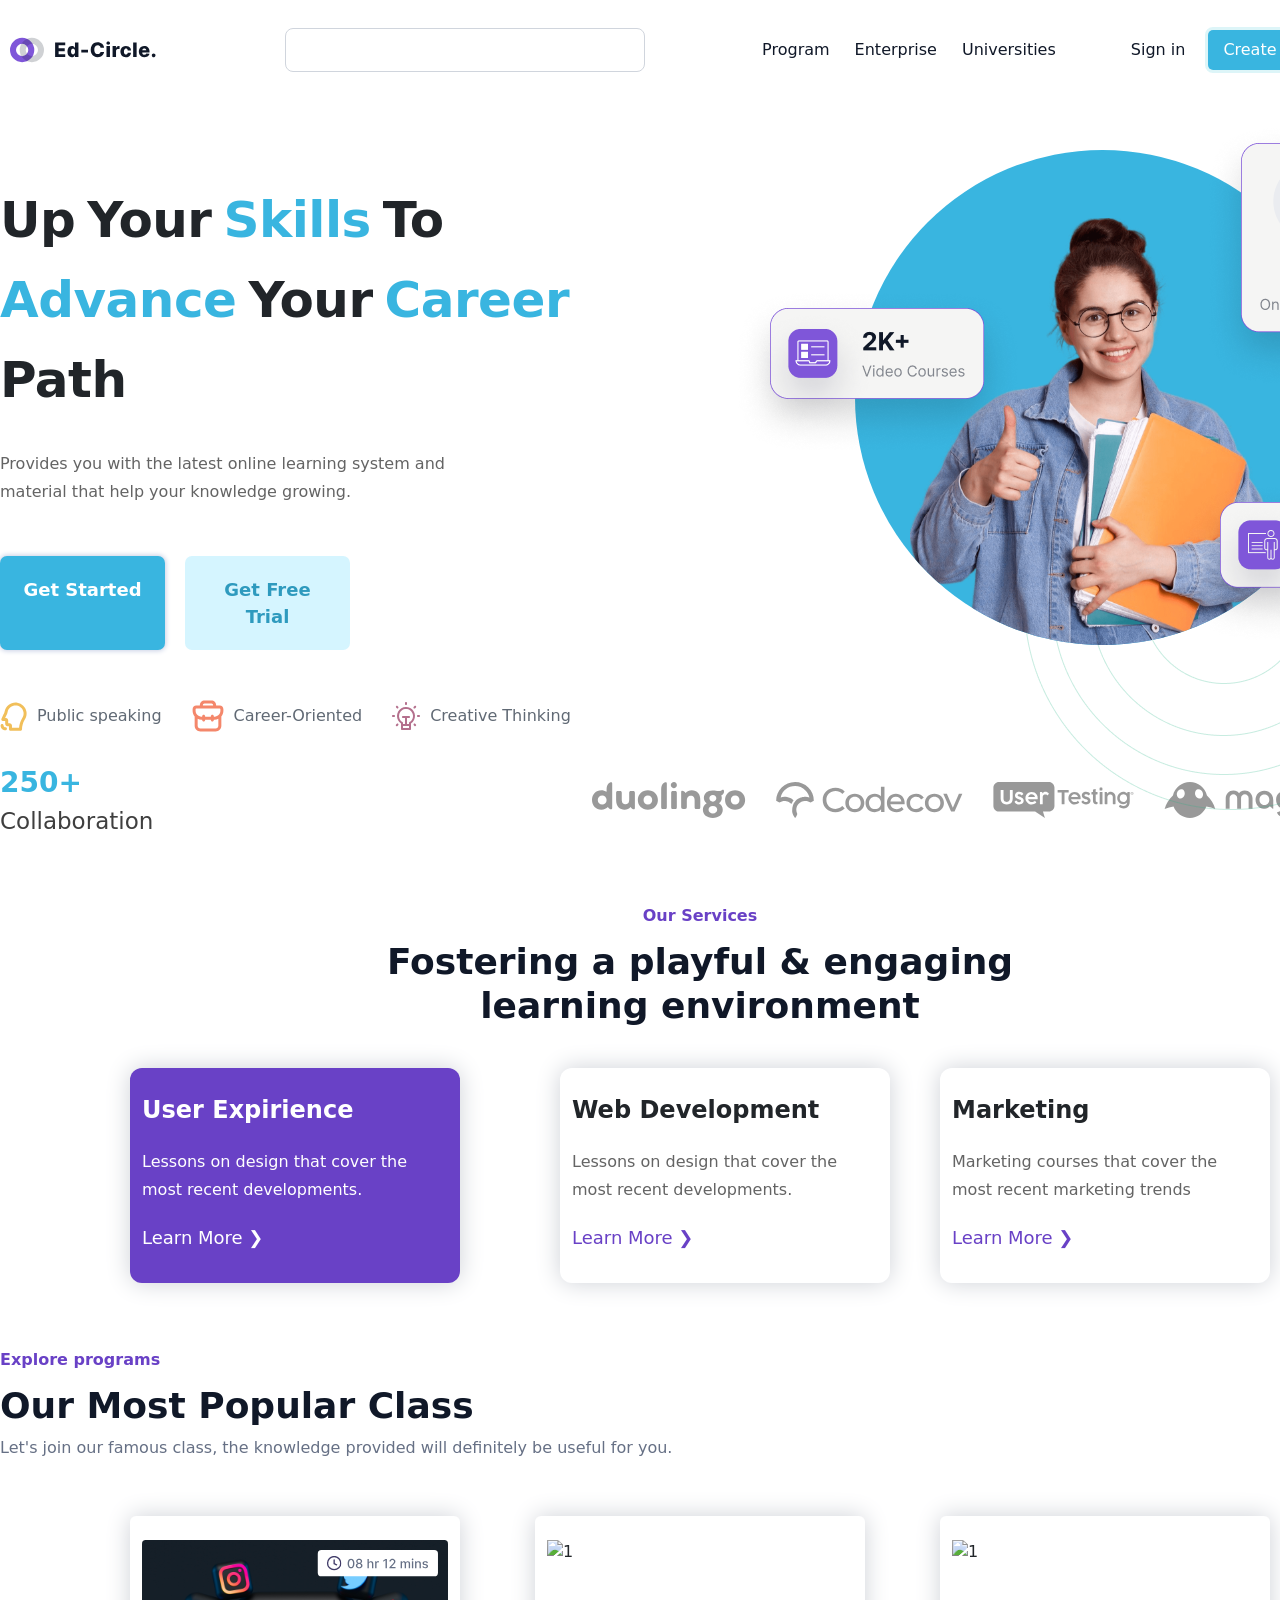
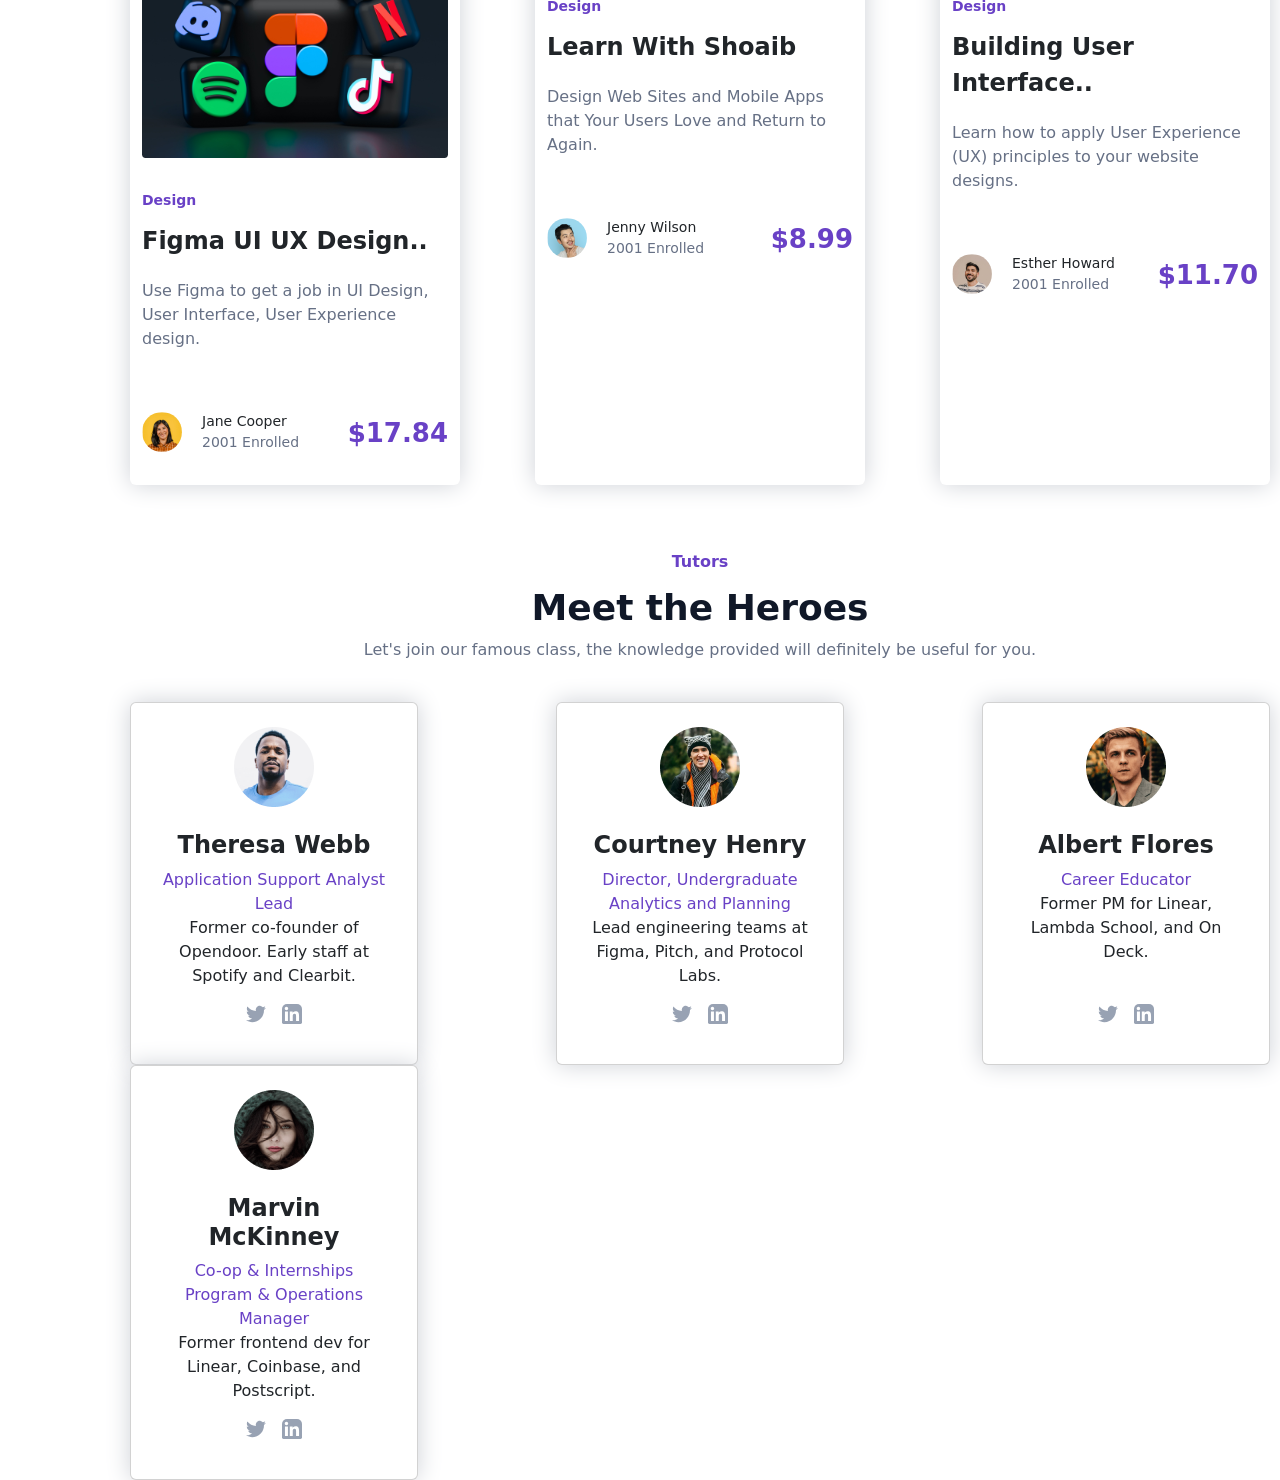
==== commit ba849c6e: "task-12" ====
--- a/index.html
+++ b/index.html
@@ -8,21 +8,22 @@
     <link rel="stylesheet" href="./styles/main.css" />
     <link rel="stylesheet" href="./styles/header.css" />
     <link rel="stylesheet" href="./styles/section.css">
+    <link href="https://cdn.jsdelivr.net/npm/bootstrap@5.3.0-alpha1/dist/css/bootstrap.min.css" rel="stylesheet" integrity="sha384-GLhlTQ8iRABdZLl6O3oVMWSktQOp6b7In1Zl3/Jr59b6EGGoI1aFkw7cmDA6j6gD" crossorigin="anonymous">
   </head>
-  <body>
+  <body class="mx-auto">
 
     <header>
       <img src="/assets/header/logo.svg" alt="logo" />
       <div class="search"></div>
       <nav>
-        <span class="general-links">
-          <a href="#">Program</a>
-          <a href="#">Enterprise</a>
-          <a href="#">Universities</a>
-        </span>
-        <a href="#" class="sign-in-link">Sign in</a>
+        <div class="general-links">
+          <a href="#" class="text-decoration-none">Program</a>
+          <a href="#" class="text-decoration-none">Enterprise</a>
+          <a href="#" class="text-decoration-none">Universities</a>
+        </div>
+        <a href="#" class="sign-in-link text-decoration-none">Sign in</a>
         <span class="highlighted">
-          <a href="#">Create free account</a>
+          <a href="#" class="text-decoration-none">Create free account</a>
         </span>
       </nav>
     </header>
@@ -37,8 +38,8 @@
             Provides you with the latest online learning system and material that help your knowledge growing.
           </div>
           <div class="buttons">
-            <a href="#" class="Get-Started">Get Started</a>
-            <a href="#" class="Free-Trial">Get Free Trial</a>
+            <a href="#" class="Get-Started text-decoration-none" >Get Started</a>
+            <a href="#" class="Free-Trial text-decoration-none">Get Free Trial</a>
             </div>
         </div>
         
@@ -84,89 +85,160 @@
 
       <section>
         <div class="section-info">
-          <div class="category">Our Services</div>
+          <div class="pretitle">Our Services</div>
           <h3 class="section-title">Fostering a playful & engaging learning environment</h3>
         </div>
         <div class="container">
-          <div class="service">
-            <span class="span-title">User Expirience</span>
-            <span class="more more-1">Lessons on design that cover the most recent developments.</span>
-            <a class="lm lm-1">Learn More ❯</a>
-          </div>
-          <div class="service">
-            <span class="span-title">Web Development</span>
-            <span class="more">Lessons on design that cover the most recent developments.</span>
-            <a class="lm">Learn More ❯</a>
-          </div>
-          <div class="service">
-            <span class="span-title">Marketing</span>
-            <span class="more">Marketing courses that cover the most recent marketing trends</span>
-            <a class="lm">Learn More ❯</a>
+          <div class="row d-flex flex-wrap jc">
+            <div class="service col-3 border border-0" style="width: 330px; height: 215px;">
+              <span class="span-title">User Expirience</span>
+              <span class="more more-1">Lessons on design that cover the most recent developments.</span>
+              <a class="lm lm-1 text-decoration-none">Learn More ❯</a>
+            </div>
+            <div class="service col-3 border border-0" style="width: 330px; height: 215px;">
+              <span class="span-title">Web Development</span>
+              <span class="more">Lessons on design that cover the most recent developments.</span>
+              <a class="lm text-decoration-none">Learn More ❯</a>
+            </div>
+            <div class="service col-3 border border-0" style="width: 330px; height: 215px;">
+              <span class="span-title">Marketing</span>
+              <span class="more">Marketing courses that cover the most recent marketing trends</span>
+              <a class="lm text-decoration-none">Learn More ❯</a>
+            </div>
           </div>
         </div>
       </section>
 
       <section class="cards-title">
-            <div class="section-info">
-              <div class="category">Explore programs</div>
+            <div class="section-info section-info-2">
+              <div class="pretitle">Explore programs</div>
               <h3 class="section-title">Our Most Popular Class</h3>
+              <p>Let's join our famous class, the knowledge provided will definitely be useful for you.</p>
             </div>
             <div class="container">
-              <div class="card">
-                <img src="assets/section/image-1.svg" alt="1">
-                <div class="main">
-                  <span class="design">Design</span>
-                  <span class="span-title">Figma UI UX Design..</span>
-                  <span class="card-description">Use Figma to get a job in UI Design, User Interface, User Experience design.</span>
+              <div class="row d-flex flex-wrap jc">
+                <div class="card col-3 border border-0 cc" style="width: 330px;">
+                  <img src="assets/section/image-1.svg" alt="1">
+                  <div class="main">
+                    <span class="design">Design</span>
+                    <span class="span-title">Figma UI UX Design..</span>
+                    <span class="card-description">Use Figma to get a job in UI Design, User Interface, User Experience design.</span>
+                  </div>
+                  <div class="second">
+                    <div class="info">
+                      <img src="assets/section/Avatar-1.svg" alt="avatar">
+                      <div class="spans">
+                        <span class="name">Jane Cooper</span>
+                        <span class="year-enrolled">2001 Enrolled</span>
+                      </div>
+                    </div>
+                    <span class="price">$17.84</span>
+                  </div>
                 </div>
-                <div class="second">
-                  <div class="info">
-                    <img src="assets/section/Avatar-1.svg" alt="avatar">
-                    <div class="spans">
-                      <span class="name">Jane Cooper</span>
-                      <span class="year-enrolled">2001 Enrolled</span>
+                <div class="card col-3 border border-0 cc" style="width: 330px;">
+                  <img src="assets/section/image-2.svg" alt="1">
+                  <div class="main">
+                    <span class="design">Design</span>
+                    <span class="span-title">Learn With Shoaib</span>
+                    <span class="card-description">Design Web Sites and Mobile Apps that Your Users Love and Return to Again.</span>
+                  </div>
+                  <div class="second">
+                    <div class="info">
+                      <img src="assets/section/Avatar-2.svg" alt="avatar">
+                      <div class="spans">
+                        <span class="name">Jenny Wilson</span>
+                        <span class="year-enrolled">2001 Enrolled</span>
+                      </div>
                     </div>
-                  </div>
-                  <span class="price">$17.84</span>
+                    <span class="price">$8.99</span>
+                  </div>
+                </div>
+                <div class="card col-3 border border-0 cc" style="width: 330px;">
+                  <img src="assets/section/image-3.svg" alt="1">
+                  <div class="main">
+                    <span class="design">Design</span>
+                    <span class="span-title">Building User Interface..</span>
+                    <span class="card-description">Learn how to apply User Experience (UX) principles to your website designs.</span>
+                  </div>
+                  <div class="second">
+                    <div class="info">
+                      <img src="assets/section/Avatar-3.svg" alt="avatar">
+                      <div class="spans">
+                        <span class="name">Esther Howard</span>
+                        <span class="year-enrolled">2001 Enrolled</span>
+                      </div>
+                    </div>
+                    <span class="price">$11.70</span>
+                  </div>
                 </div>
               </div>
-              <div class="card">
-                <img src="assets/section/image-2.svg" alt="1">
-                <div class="main">
-                  <span class="design">Design</span>
-                  <span class="span-title">Learn With Shoaib</span>
-                  <span class="card-description">Design Web Sites and Mobile Apps that Your Users Love and Return to Again.</span>
-                </div>
-                <div class="second">
-                  <div class="info">
-                    <img src="assets/section/Avatar-2.svg" alt="avatar">
-                    <div class="spans">
-                      <span class="name">Jenny Wilson</span>
-                      <span class="year-enrolled">2001 Enrolled</span>
-                    </div>
-                  </div>
-                  <span class="price">$8.99</span>
-                </div>
-              </div>
-              <div class="card">
-                <img src="assets/section/image-3.svg" alt="1">
-                <div class="main">
-                  <span class="design">Design</span>
-                  <span class="span-title">Building User Interface..</span>
-                  <span class="card-description">Learn how to apply User Experience (UX) principles to your website designs.</span>
-                </div>
-                <div class="second">
-                  <div class="info">
-                    <img src="assets/section/Avatar-3.svg" alt="avatar">
-                    <div class="spans">
-                      <span class="name">Esther Howard</span>
-                      <span class="year-enrolled">2001 Enrolled</span>
-                    </div>
-                  </div>
-                  <span class="price">$11.70</span>
-                </div>
-              </div>
             </div>
       </section>
+      <section class="container">
+        <div class="section-info">
+          <div class="pretitle">Tutors</div>
+          <h3 class="section-title">Meet the Heroes</h3>
+          <p>Let's join our famous class, the knowledge provided will definitely be useful for you.</p>
+        </div>
+        <div class="row d-flex flex-wrap jc">
+          <div class="card text-center" style="width: 288px;">
+            <div class="d-flex justify-content-center mb-2">
+              <img src="/assets/section/Avatar-2-1.png" class="card-img-top" style="width: 80px;" alt="Avatar">
+            </div>
+            <div class="card-body">
+              <h5 class="card-title fs-4 fw-semibold">Theresa Webb</h5>
+              <span class="card-text fs-6" style="color: #6941c6;">Application Support Analyst Lead</span>
+              <p class="card-text">Former co-founder of Opendoor. Early staff at Spotify and Clearbit.</p>
+            </div>
+            <div class="d-flex justify-content-center mb-2">
+              <img src="/assets/section/Twitter.svg" class="card-img-top me-3" style="width: 20px;" alt="Icon">
+              <img src="/assets/section/In-icon.svg" class="card-img-top" style="width: 20px;" alt="Icon">
+            </div>
+          </div>
+          <div class="card text-center" style="width: 288px;">
+            <div class="d-flex justify-content-center mb-2">
+              <img src="/assets/section/Avatar-2-2.png" class="card-img-top" style="width: 80px;" alt="Avatar">
+            </div>
+            <div class="card-body">
+              <h5 class="card-title fs-4 fw-semibold">Courtney Henry</h5>
+              <span class="card-text fs-6" style="color: #6941c6;">Director, Undergraduate Analytics and Planning</span>
+              <p class="card-text">Lead engineering teams at Figma, Pitch, and Protocol Labs.</p>
+            </div>
+            <div class="d-flex justify-content-center mb-2">
+              <img src="/assets/section/Twitter.svg" class="card-img-top me-3" style="width: 20px;" alt="Icon">
+              <img src="/assets/section/In-icon.svg" class="card-img-top" style="width: 20px;" alt="Icon">
+            </div>
+          </div>
+          <div class="card text-center mt5" style="width: 288px;">
+            <div class="d-flex justify-content-center mb-2">
+              <img src="/assets/section/Avatar-2-3.png" class="card-img-top" style="width: 80px;" alt="Avatar">
+            </div>
+            <div class="card-body">
+              <h5 class="card-title fs-4 fw-semibold">Albert Flores</h5>
+              <span class="card-text fs-6" style="color: #6941c6;">Career Educator</span>
+              <p class="card-text">Former PM for Linear, Lambda School, and On Deck.
+              </p>
+            </div>
+            <div class="d-flex justify-content-center mb-2">
+              <img src="/assets/section/Twitter.svg" class="card-img-top me-3" style="width: 20px;" alt="Icon">
+              <img src="/assets/section/In-icon.svg" class="card-img-top" style="width: 20px;" alt="Icon">
+            </div>
+          </div>
+          <div class="card text-center" style="width: 288px;">
+            <div class="d-flex justify-content-center mb-2">
+              <img src="/assets/section/Avatar-2-4.png" class="card-img-top" style="width: 80px;" alt="Avatar">
+            </div>
+            <div class="card-body">
+              <h5 class="card-title fs-4 fw-semibold">Marvin McKinney</h5>
+              <span class="card-text fs-6" style="color: #6941c6;">Co-op & Internships Program & Operations Manager</span>
+              <p class="card-text">Former frontend dev for Linear, Coinbase, and Postscript.</p>
+            </div>
+            <div class="d-flex justify-content-center mb-2">
+              <img src="/assets/section/Twitter.svg" class="card-img-top me-3" style="width: 20px;" alt="Icon">
+              <img src="/assets/section/In-icon.svg" class="card-img-top" style="width: 20px;" alt="Icon">
+            </div>
+          </div>
+      </section>
+    <script src="https://cdn.jsdelivr.net/npm/bootstrap@5.3.0-alpha1/dist/js/bootstrap.bundle.min.js" integrity="sha384-w76AqPfDkMBDXo30jS1Sgez6pr3x5MlQ1ZAGC+nuZB+EYdgRZgiwxhTBTkF7CXvN" crossorigin="anonymous"></script>
   </body>
 </html>
--- a/styles/section.css
+++ b/styles/section.css
@@ -8,7 +8,15 @@
     margin: 0  auto 40px auto;
 }
 
-section .section-info .category {
+.section-info p {
+    color: #667085;
+}
+
+section .section-info-2 {
+    margin: 0 0 40px 0;
+}
+
+section .section-info .pretitle {
     color: #6941c6;
     font-weight: 600;
     font-size: 16px;
@@ -23,11 +31,11 @@
     line-height: 44px;
 }
 
-.container {
+/* .container {
     display: flex;
     flex-direction: row;
     justify-content: space-between;
-}
+} */
 
 .span-title {
     font-size: 24px;
@@ -43,7 +51,7 @@
     box-shadow: 0px 0px 25px 0px #ced1d7;
 }
 
-.service:not(:last-child) {
+.service:first-child {
     margin: 0 50px 0 0;
 }
 
@@ -79,7 +87,6 @@
     flex-direction: column;
     text-align: left;
     justify-content: left;
-    margin: 40px 0;
 }
 
 .card {
@@ -142,12 +149,20 @@
     color: #667085;
 }
 
+.jc {
+    justify-content: space-between;
+}
+
 @media screen and (max-width: 767px) {
     .container {
     display: flex;
     justify-content: center;
     width: 100%;
     flex-wrap: wrap;
+    }
+
+    .jc {
+        justify-content: center;
     }
 
     .service:not(:last-child),
@@ -162,13 +177,13 @@
     margin-left: 35px;
    }
 
-    section .section-info .category {
-    width: 100%;
-    display: flex;
-    justify-content: center;
-   }
-
-   .cards-title .section-info .category {
+    section .section-info .pretitle {
+    width: 100%;
+    display: flex;
+    justify-content: center;
+   }
+
+   .cards-title .section-info .pretitle {
     justify-content: flex-start;
    }
 }
@@ -181,9 +196,25 @@
     flex-wrap: wrap;
     }
 
-    .service:not(:last-child),
-    .card:not(:last-child) {
-        margin: 0 0 10px 0
+    .jc {
+        justify-content: center;
+    }
+
+    .card:first-child {
+        margin: 0 50px 0 0
+    }
+
+    .card:last-child {
+        margin:  0 0 0 50px;
+    }
+
+    .mt5 {
+        margin-top: 50px!important;
+    }
+
+    .service:last-child,
+    .card:last-child {
+        margin-top: 50px;
     }
       
     .cards-title .section-info {
@@ -193,13 +224,13 @@
     margin-left: 35px;
    }
 
-    section .section-info .category {
-    width: 100%;
-    display: flex;
-    justify-content: center;
-   }
-
-   .cards-title .section-info .category {
+    section .section-info .pretitle {
+    width: 100%;
+    display: flex;
+    justify-content: center;
+   }
+
+   .cards-title .section-info .pretitle {
     justify-content: flex-start;
    }
 }
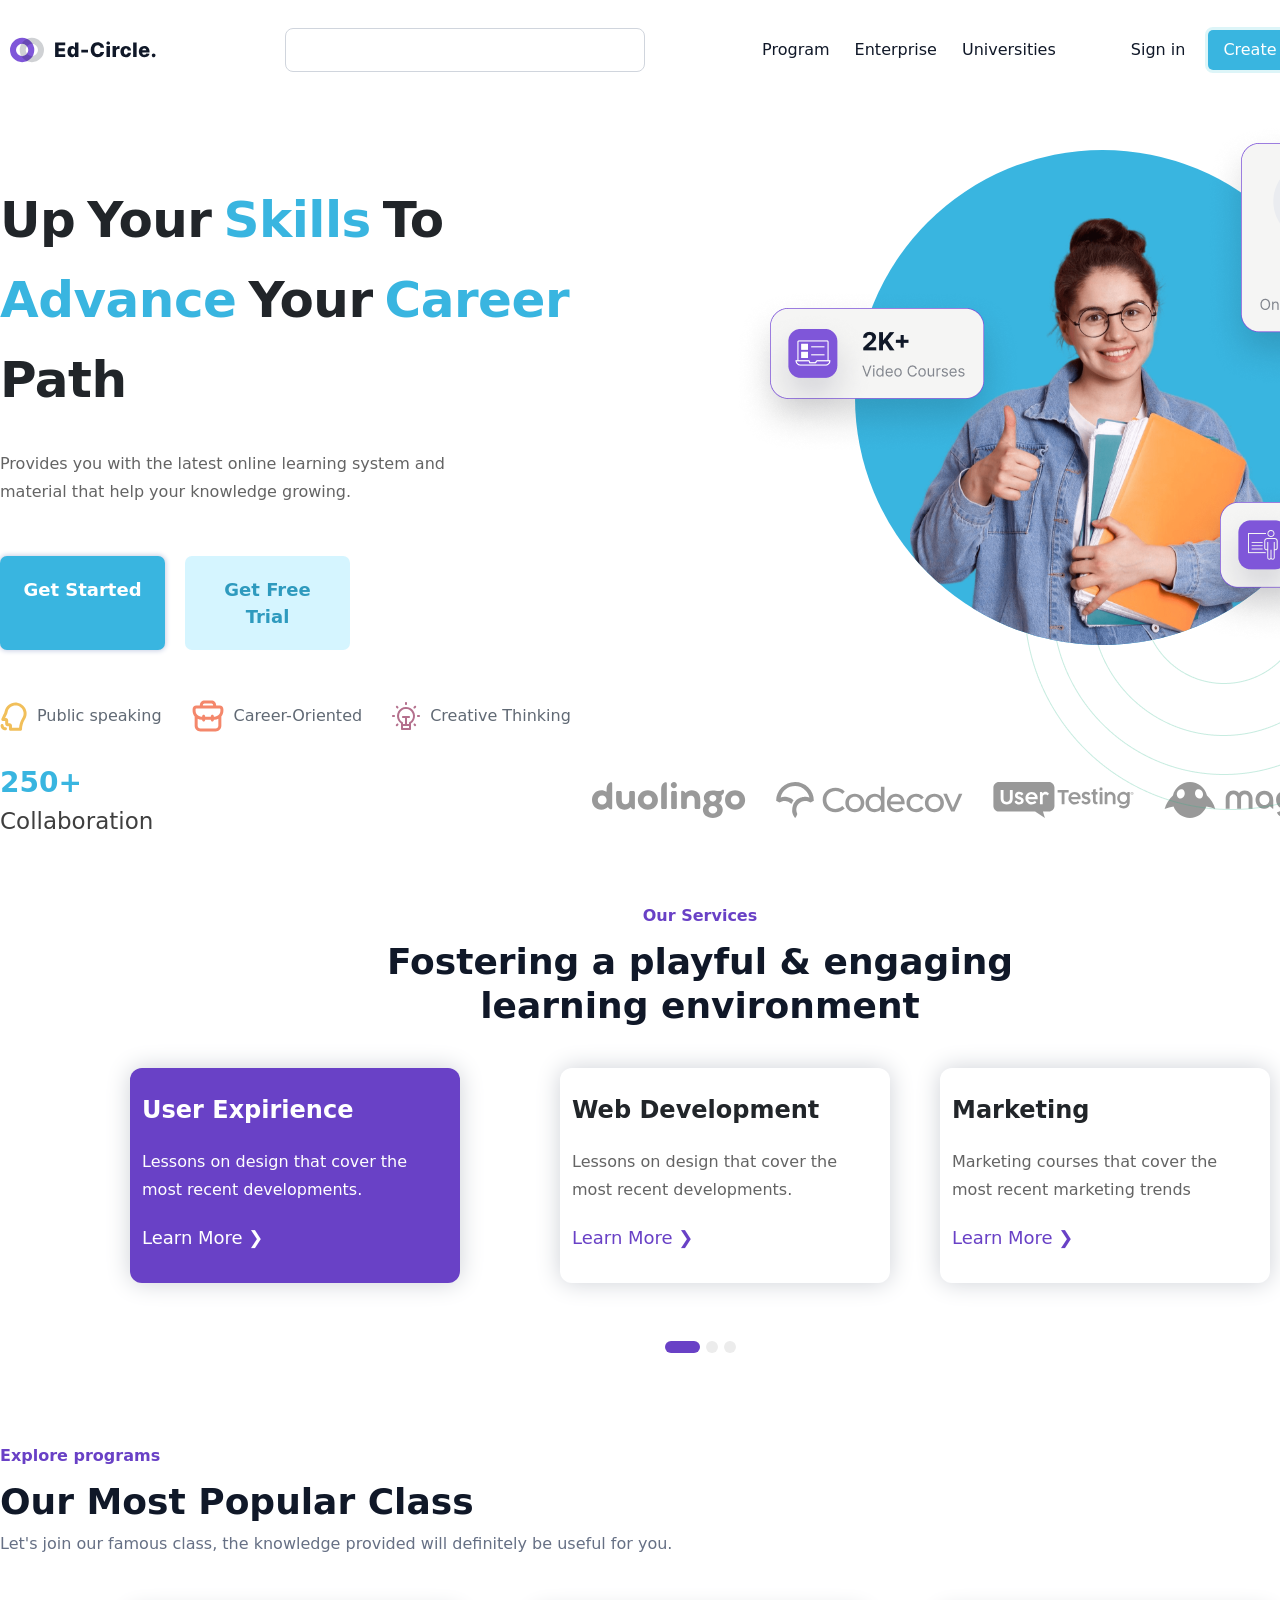
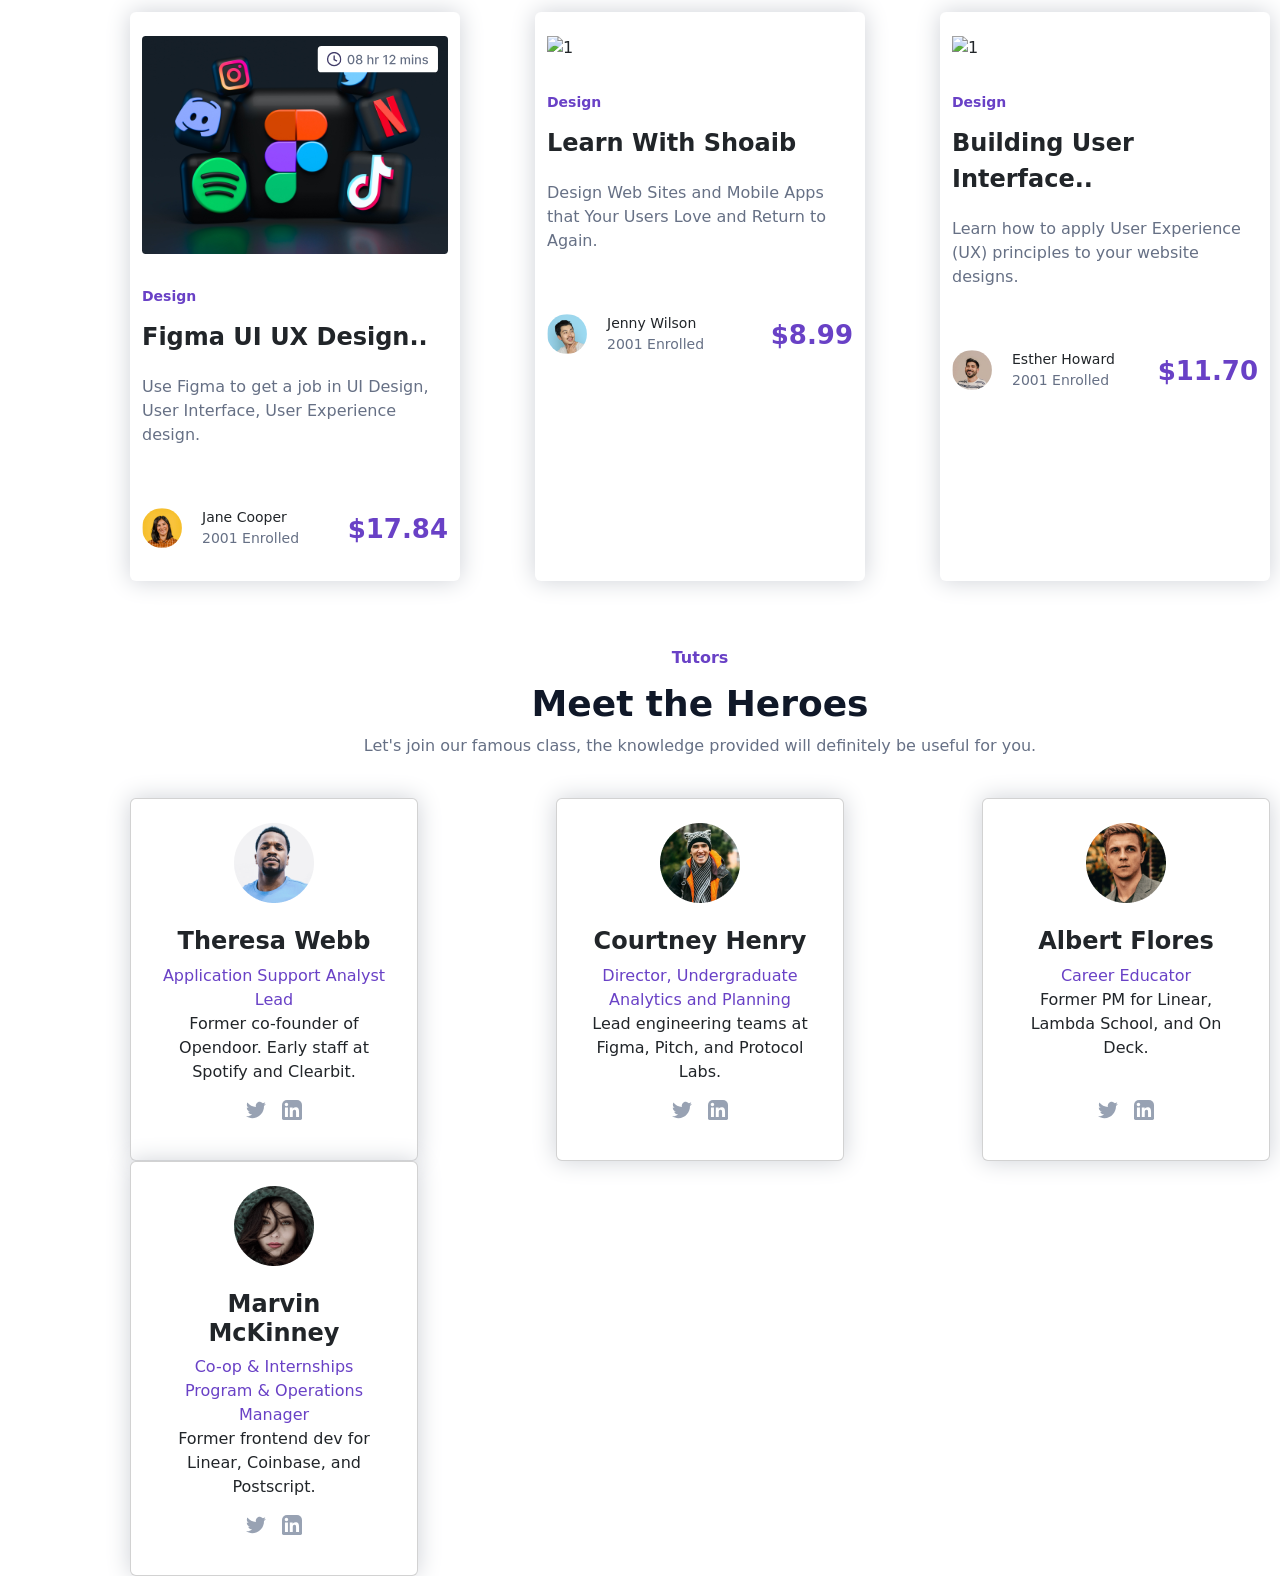
==== commit f67ce967: "carousels" ====
--- a/index.html
+++ b/index.html
@@ -8,6 +8,7 @@
     <link rel="stylesheet" href="./styles/main.css" />
     <link rel="stylesheet" href="./styles/header.css" />
     <link rel="stylesheet" href="./styles/section.css">
+    <link rel="stylesheet" href="./styles/carousel.css">
     <link href="https://cdn.jsdelivr.net/npm/bootstrap@5.3.0-alpha1/dist/css/bootstrap.min.css" rel="stylesheet" integrity="sha384-GLhlTQ8iRABdZLl6O3oVMWSktQOp6b7In1Zl3/Jr59b6EGGoI1aFkw7cmDA6j6gD" crossorigin="anonymous">
   </head>
   <body class="mx-auto">
@@ -83,31 +84,101 @@
       </div>
     </div>
 
-      <section>
-        <div class="section-info">
-          <div class="pretitle">Our Services</div>
-          <h3 class="section-title">Fostering a playful & engaging learning environment</h3>
-        </div>
-        <div class="container">
-          <div class="row d-flex flex-wrap jc">
-            <div class="service col-3 border border-0" style="width: 330px; height: 215px;">
-              <span class="span-title">User Expirience</span>
-              <span class="more more-1">Lessons on design that cover the most recent developments.</span>
-              <a class="lm lm-1 text-decoration-none">Learn More ❯</a>
-            </div>
-            <div class="service col-3 border border-0" style="width: 330px; height: 215px;">
-              <span class="span-title">Web Development</span>
-              <span class="more">Lessons on design that cover the most recent developments.</span>
-              <a class="lm text-decoration-none">Learn More ❯</a>
-            </div>
-            <div class="service col-3 border border-0" style="width: 330px; height: 215px;">
-              <span class="span-title">Marketing</span>
-              <span class="more">Marketing courses that cover the most recent marketing trends</span>
-              <a class="lm text-decoration-none">Learn More ❯</a>
-            </div>
-          </div>
-        </div>
-      </section>
+    <div id="carouselExampleDark" class="carousel carousel-dark slide">
+      <div class="carousel-inner">
+        <div class="carousel-item active" data-bs-interval="10000">
+          <section class="pb-5">
+            <div class="section-info">
+              <div class="pretitle">Our Services</div>
+              <h3 class="section-title">Fostering a playful & engaging learning environment</h3>
+            </div>
+            <div class="container">
+              <div class="row d-flex flex-wrap jc">
+                <div class="service col-3 border border-0" style="width: 330px; height: 215px;">
+                  <span class="span-title">User Expirience</span>
+                  <span class="more more-1">Lessons on design that cover the most recent developments.</span>
+                  <a class="lm lm-1 text-decoration-none">Learn More ❯</a>
+                </div>
+                <div class="service col-3 border border-0" style="width: 330px; height: 215px;">
+                  <span class="span-title">Web Development</span>
+                  <span class="more">Lessons on design that cover the most recent developments.</span>
+                  <a class="lm text-decoration-none">Learn More ❯</a>
+                </div>
+                <div class="service col-3 border border-0" style="width: 330px; height: 215px;">
+                  <span class="span-title">Marketing</span>
+                  <span class="more">Marketing courses that cover the most recent marketing trends</span>
+                  <a class="lm text-decoration-none">Learn More ❯</a>
+                </div>
+              </div>
+            </div>
+          </section>
+        </div>
+        </div>
+        <div class="carousel-item" data-bs-interval="2000">
+          <div>
+            <section class="pb-5">
+              <div class="section-info">
+                <div class="pretitle">Our Services</div>
+                <h3 class="section-title">Fostering a playful & engaging learning environment</h3>
+              </div>
+              <div class="container">
+                <div class="row d-flex flex-wrap jc">
+                  <div class="service col-3 border border-0" style="width: 330px; height: 215px;">
+                    <span class="span-title">User Expirience</span>
+                    <span class="more more-1">Lessons on design that cover the most recent developments.</span>
+                    <a class="lm lm-1 text-decoration-none">Learn More ❯</a>
+                  </div>
+                  <div class="service col-3 border border-0" style="width: 330px; height: 215px;">
+                    <span class="span-title">Web Development</span>
+                    <span class="more">Lessons on design that cover the most recent developments.</span>
+                    <a class="lm text-decoration-none">Learn More ❯</a>
+                  </div>
+                  <div class="service col-3 border border-0" style="width: 330px; height: 215px;">
+                    <span class="span-title">Marketing</span>
+                    <span class="more">Marketing courses that cover the most recent marketing trends</span>
+                    <a class="lm text-decoration-none">Learn More ❯</a>
+                  </div>
+                </div>
+              </div>
+            </section>
+          </div>
+        </div>
+        <div class="carousel-item">
+          <div>
+            <section class="pb-5">
+              <div class="section-info">
+                <div class="pretitle">Our Services</div>
+                <h3 class="section-title">Fostering a playful & engaging learning environment</h3>
+              </div>
+              <div class="container">
+                <div class="row d-flex flex-wrap jc">
+                  <div class="service col-3 border border-0" style="width: 330px; height: 215px;">
+                    <span class="span-title">User Expirience</span>
+                    <span class="more more-1">Lessons on design that cover the most recent developments.</span>
+                    <a class="lm lm-1 text-decoration-none">Learn More ❯</a>
+                  </div>
+                  <div class="service col-3 border border-0" style="width: 330px; height: 215px;">
+                    <span class="span-title">Web Development</span>
+                    <span class="more">Lessons on design that cover the most recent developments.</span>
+                    <a class="lm text-decoration-none">Learn More ❯</a>
+                  </div>
+                  <div class="service col-3 border border-0" style="width: 330px; height: 215px;">
+                    <span class="span-title">Marketing</span>
+                    <span class="more">Marketing courses that cover the most recent marketing trends</span>
+                    <a class="lm text-decoration-none">Learn More ❯</a>
+                  </div>
+                </div>
+              </div>
+            </section>
+          </div>
+        </div>
+        <div class="carousel-indicators" style="position: relative;">
+          <button type="button" data-bs-target="#carouselExampleDark" data-bs-slide-to="0" class="active my-auto" aria-current="true" aria-label="Slide 1"></button>
+          <button type="button" data-bs-target="#carouselExampleDark" data-bs-slide-to="1" class="my-auto" aria-label="Slide 2"></button>
+          <button type="button" data-bs-target="#carouselExampleDark" data-bs-slide-to="2" class="my-auto" aria-label="Slide 3"></button>
+        </div>
+      </div>
+    </div>
 
       <section class="cards-title">
             <div class="section-info section-info-2">
@@ -239,6 +310,7 @@
             </div>
           </div>
       </section>
-    <script src="https://cdn.jsdelivr.net/npm/bootstrap@5.3.0-alpha1/dist/js/bootstrap.bundle.min.js" integrity="sha384-w76AqPfDkMBDXo30jS1Sgez6pr3x5MlQ1ZAGC+nuZB+EYdgRZgiwxhTBTkF7CXvN" crossorigin="anonymous"></script>
+    <script src="https://cdn.jsdelivr.net/npm/bootstrap@5.3.0-alpha1/dist/js/bootstrap.bundle.min.js" integrity="sha384-w76AqPfDkMBDXo30jS1Sgez6pr3x5MlQ1ZAGC+nuZB+EYdgRZgiwxhTBTkF7CXvN" crossorigin="anonymous">
+    </script>
   </body>
 </html>
--- a/styles/carousel.css
+++ b/styles/carousel.css
@@ -0,0 +1,30 @@
+.carousel-indicators [data-bs-target] {
+    width: 12px!important;
+    height: 12px!important;
+    background-color: #D9D9D9!important;
+    border-radius: 50%!important;
+}
+
+.carousel-indicators .active {
+    background-color: #6941c6!important;
+    width: 35px!important;
+    border-radius: 10px!important;
+    border-top: 0!important;
+    border-bottom: 0!important;
+}
+
+.carousel-item {
+    float: none!important;
+}
+
+.carousel-item-prev {
+    float: left!important;
+    position: absolute!important;
+}
+
+.carousel-item-next {
+    top: 0%;
+    position: absolute!important;
+}
+
+/* Нажаль я не зміг пофіксити те, що коли переключаєшся на перший слайд, крива анімація :( */
